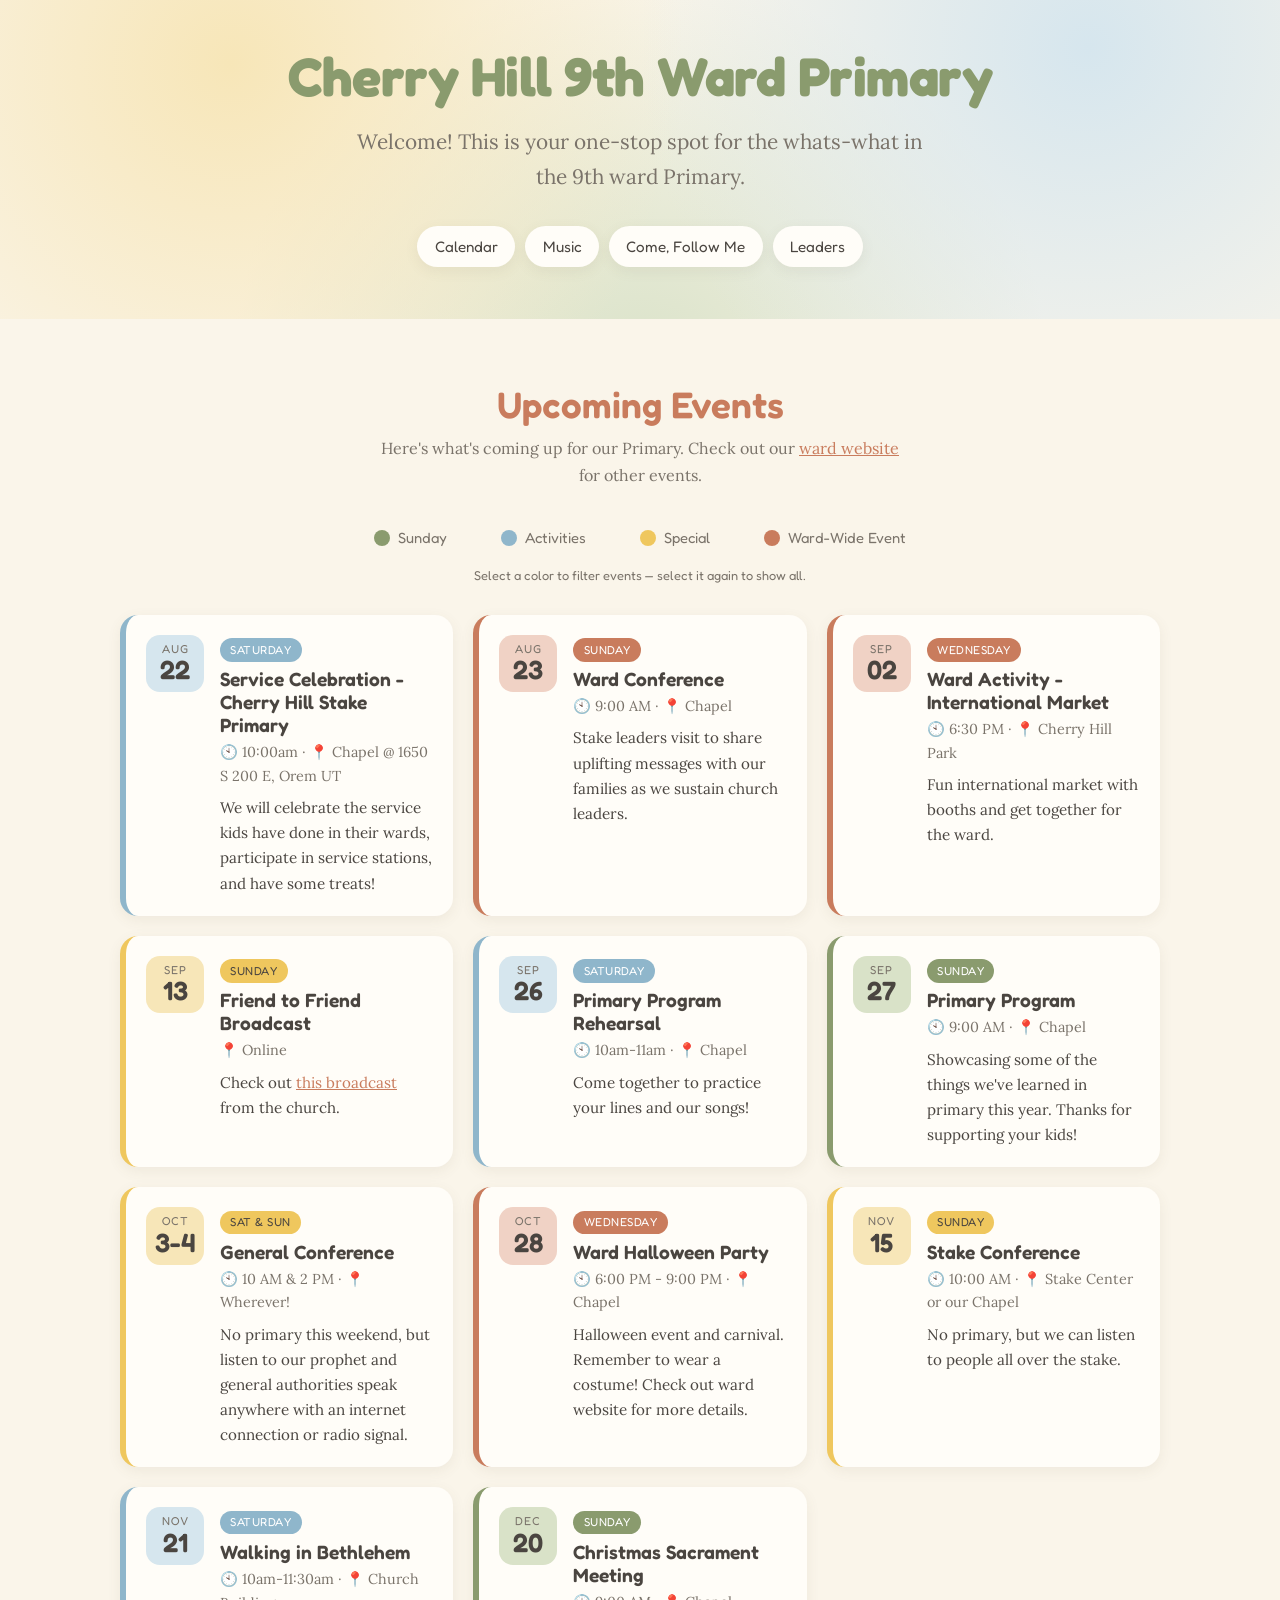
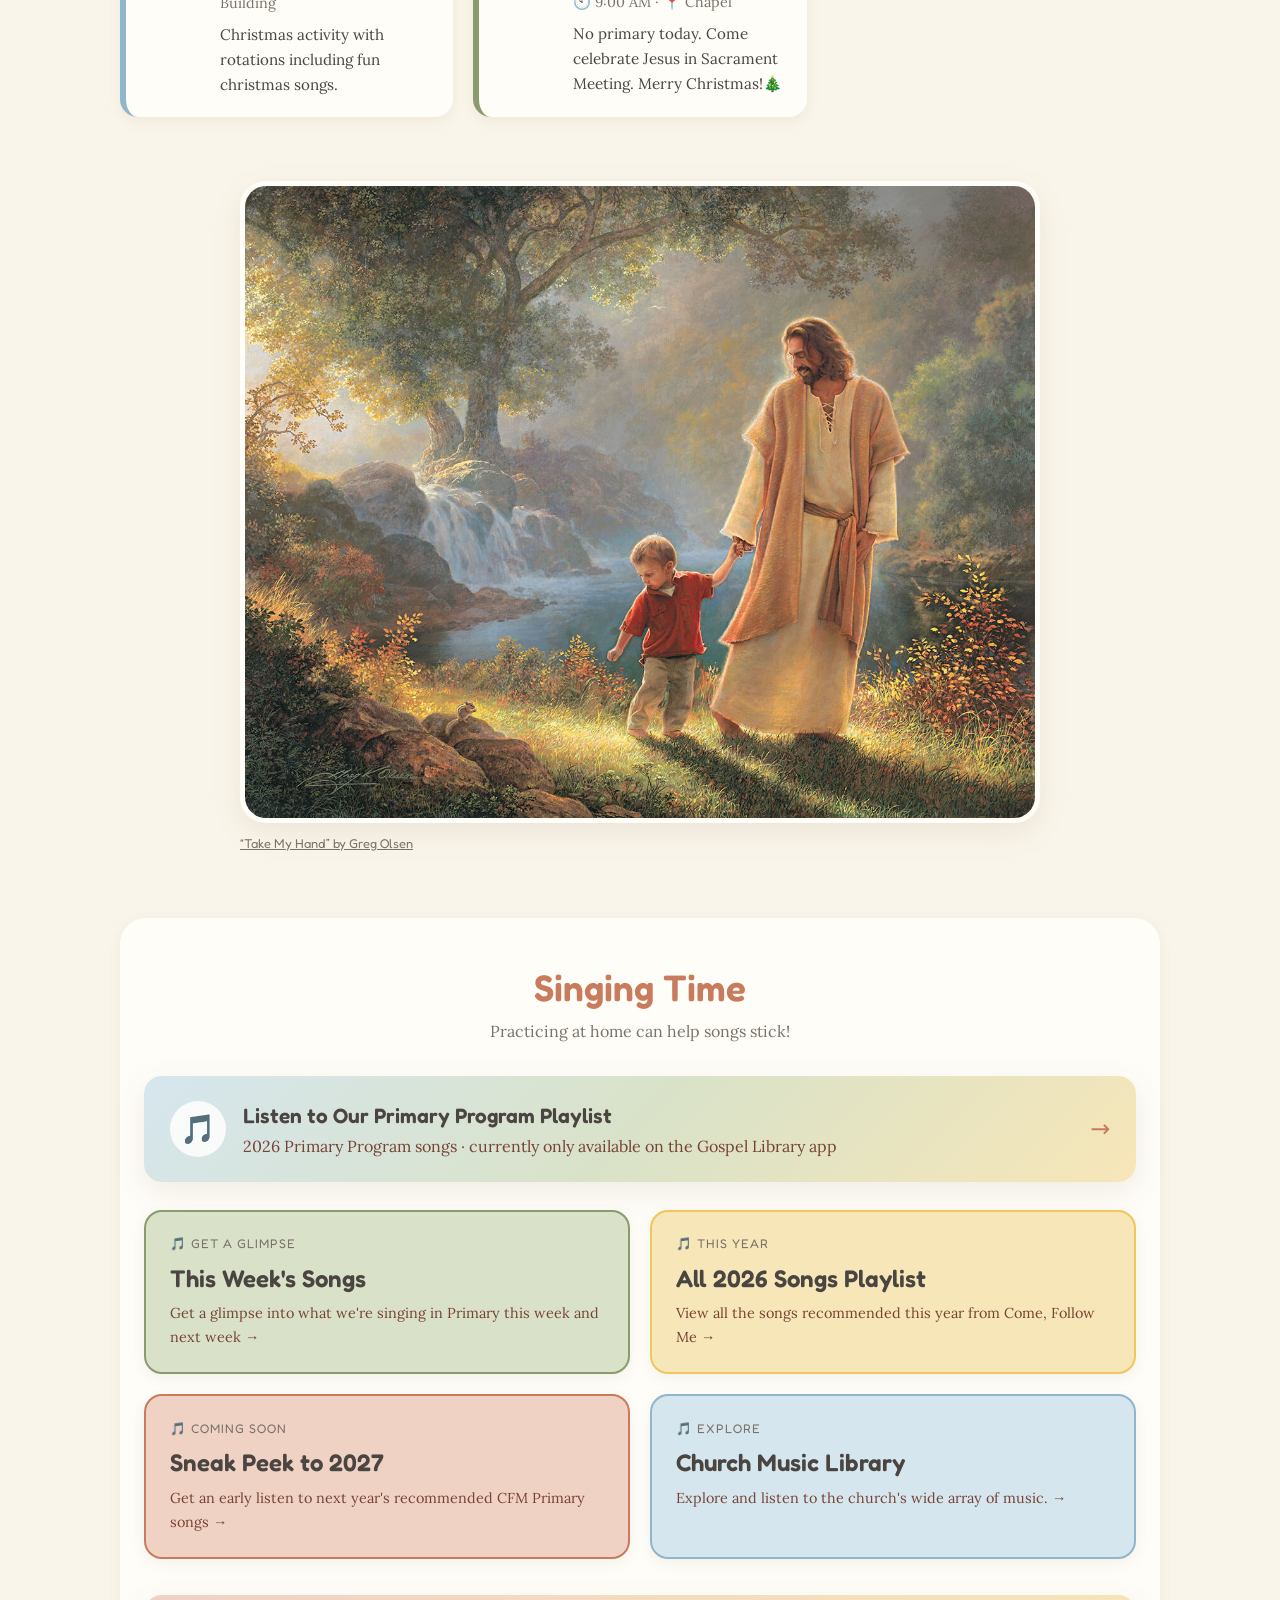
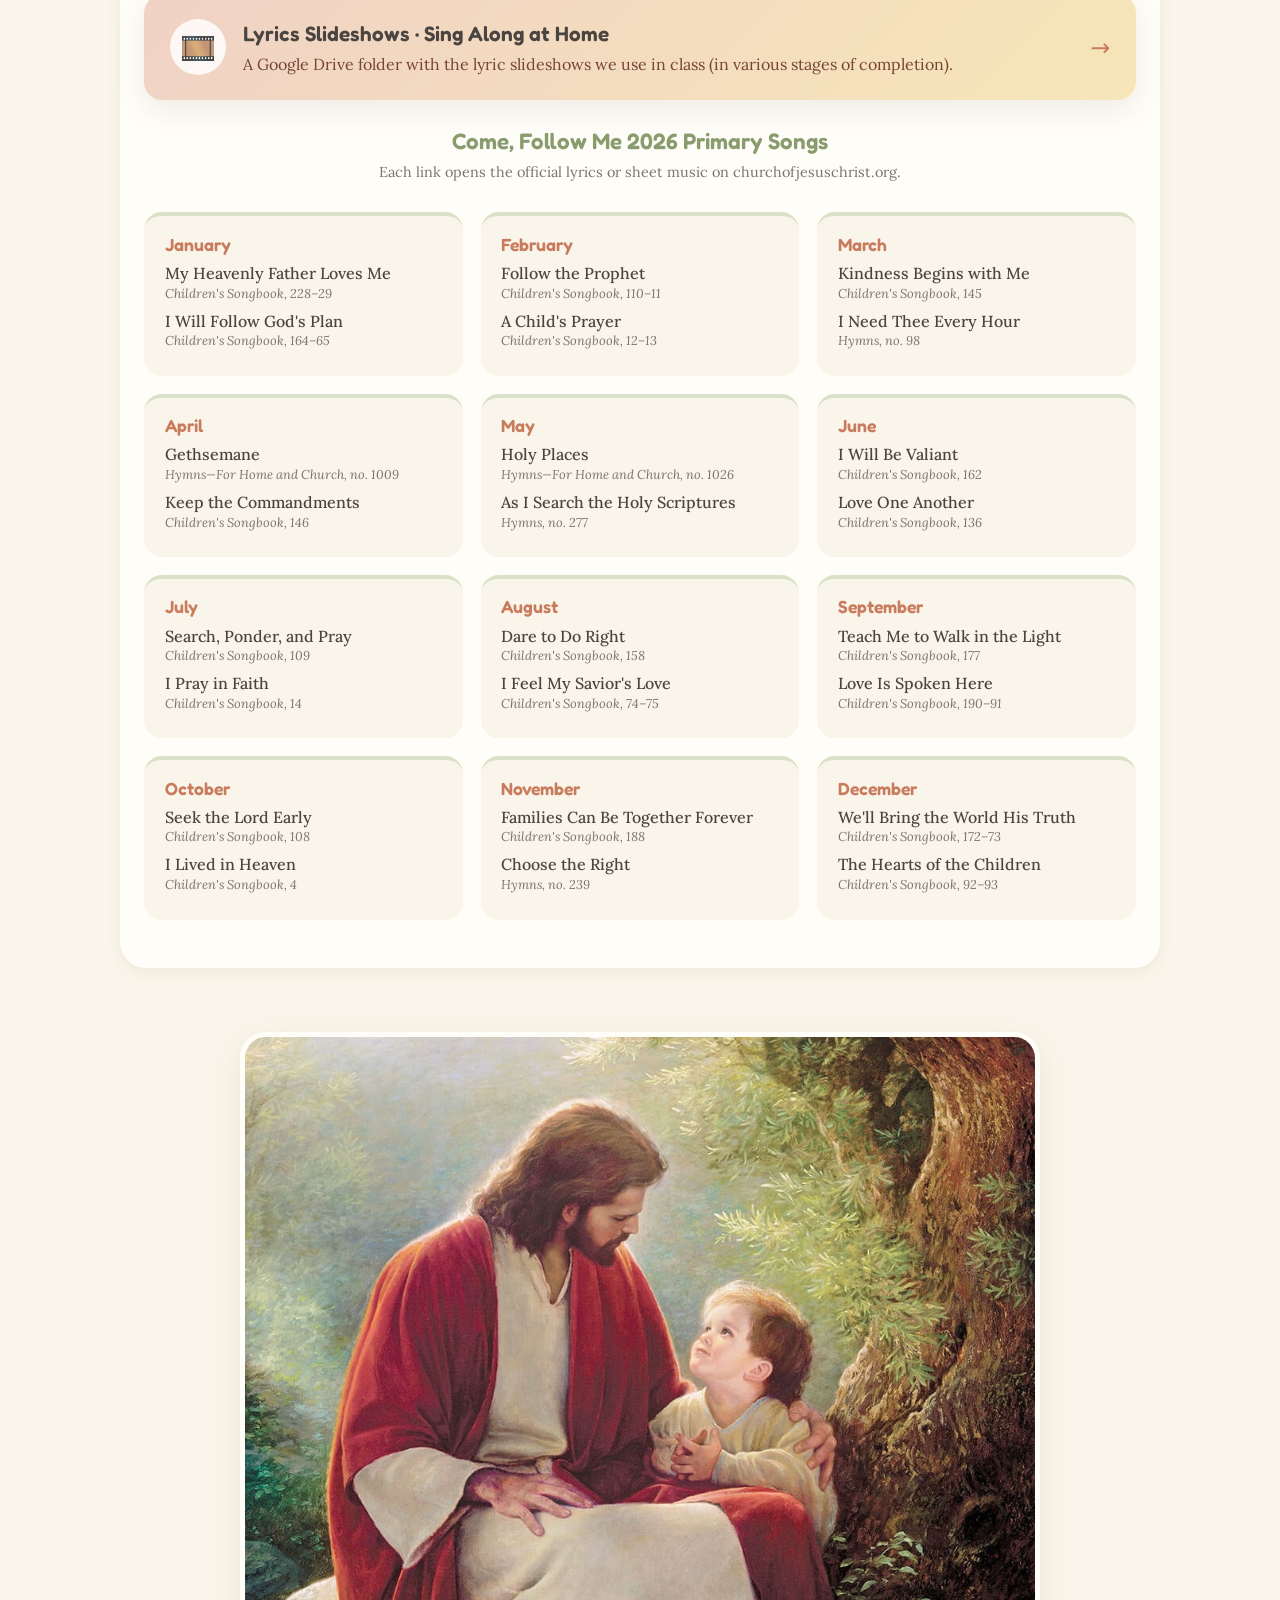
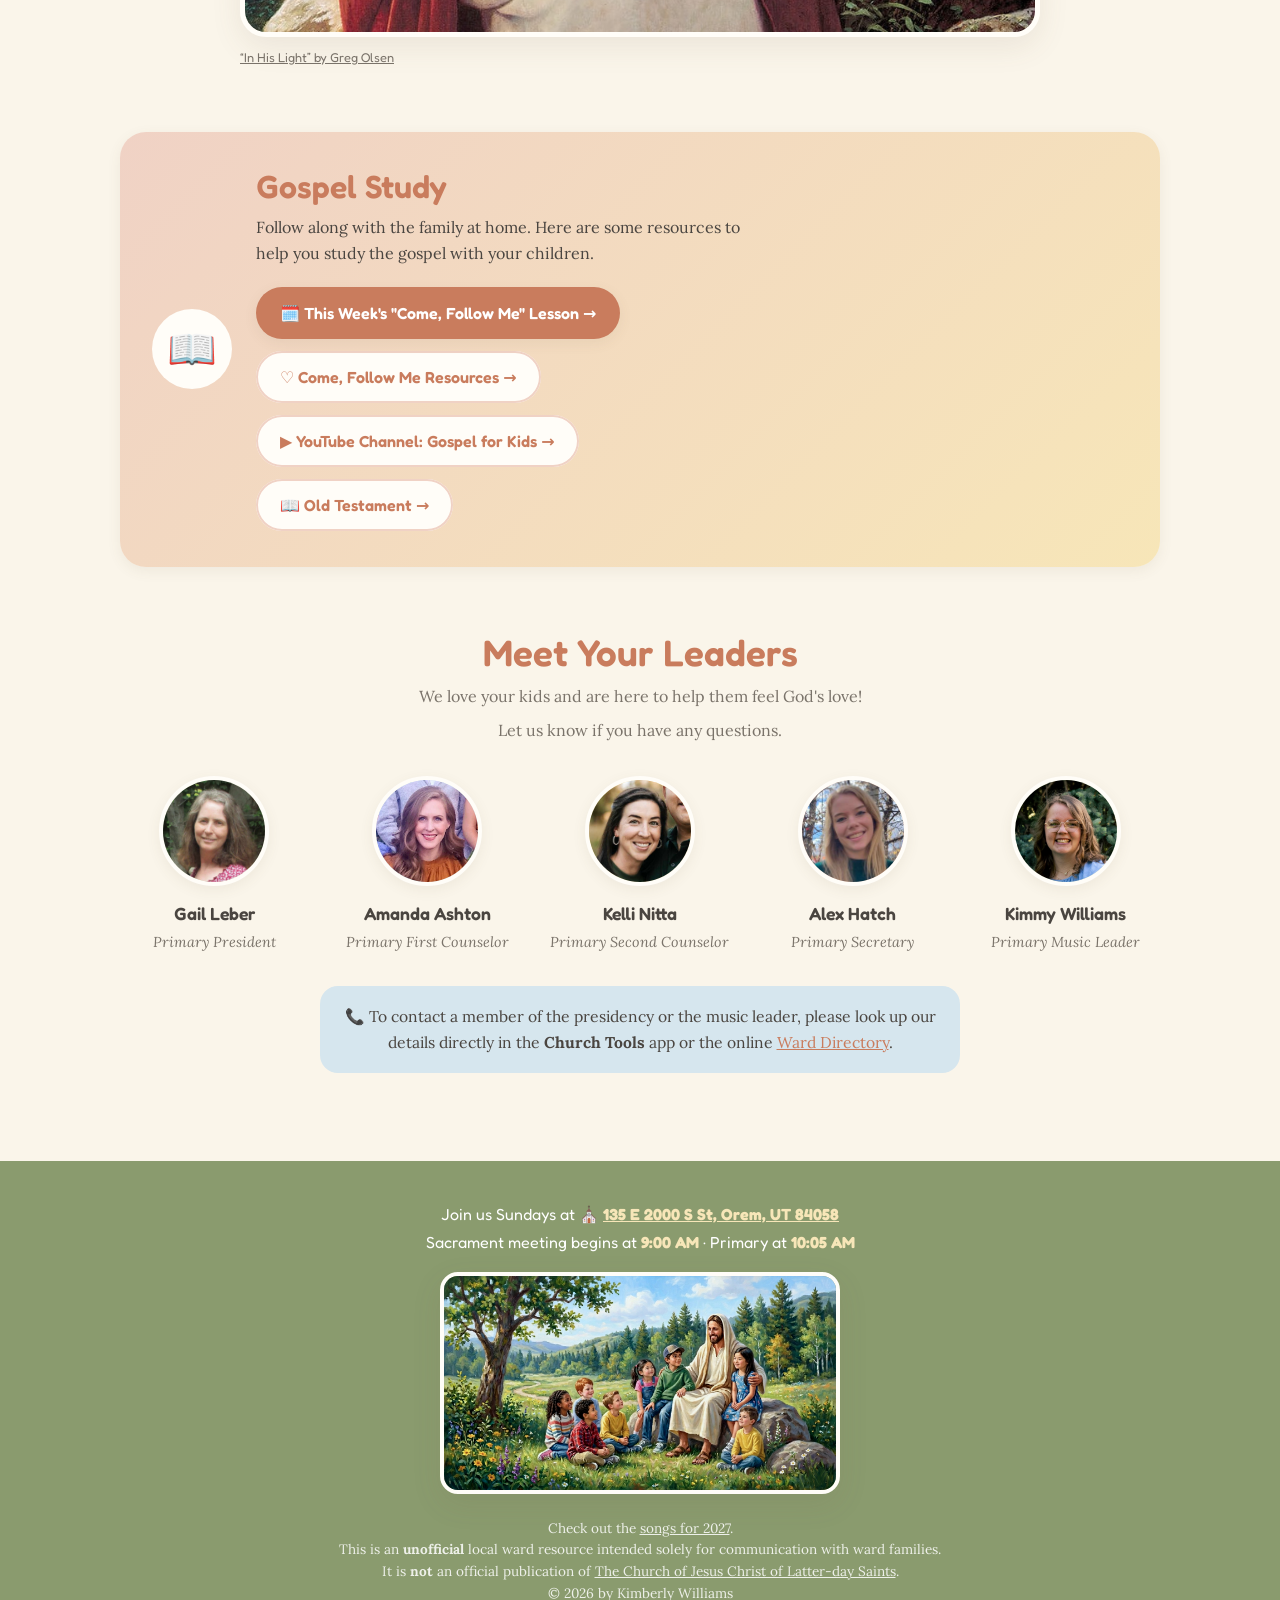
==== index.html @ 7b8e11f6 "update web card img" ====
<!DOCTYPE html>
<html lang="en">
<head>
  <meta charset="UTF-8" />
  <meta name="viewport" content="width=device-width, initial-scale=1.0" />
  <title>Cherry Hill 9th Ward Primary</title>
  <meta name="description" content="A central hub for parents with Cherry Hill 9th Ward Primary activities, music, lessons, and leadership information." />

  <!-- Link preview (Open Graph + Twitter). This controls the image and text
       shown when the link is shared in Messages, Facebook, etc. Without it,
       previews guess at an image and may grab a profile photo. The image URL
       MUST be absolute (full https://…). If you ever move the site to a custom
       domain, update the two image URLs and og:url below to match. -->
  <meta property="og:type" content="website" />
  <meta property="og:title" content="Cherry Hill 9th Ward Primary" />
  <meta property="og:description" content="Activities, music, weekly lessons, and leaders for the Cherry Hill 9th Ward Primary." />
  <meta property="og:url" content="https://kimmybeew.github.io/PrimaryWebsite/" />
  <meta property="og:image" content="https://kimmybeew.github.io/PrimaryWebsite/images/Jesus-w-kids.jpg" />
  <meta property="og:image:alt" content="A painting of Jesus Christ with children." />
  <meta name="twitter:card" content="summary_large_image" />
  <meta name="twitter:title" content="Cherry Hill 9th Ward Primary" />
  <meta name="twitter:description" content="Activities, music, weekly lessons, and leaders for the Cherry Hill 9th Ward Primary." />
  <meta name="twitter:image" content="https://kimmybeew.github.io/PrimaryWebsite/images/Jesus-w-kids.png" />

  <!-- Friendly rounded sans-serif for headings + readable serif for body -->
  <link rel="preconnect" href="https://fonts.googleapis.com" />
  <link rel="preconnect" href="https://fonts.gstatic.com" crossorigin />
  <link href="https://fonts.googleapis.com/css2?family=Fredoka:wght@400;500;600;700&family=Lora:ital,wght@0,400;0,500;0,600;1,400&display=swap" rel="stylesheet" />

  <link rel="stylesheet" href="styles.css" />
</head>
<body>

  <!-- ============================= HERO ============================= -->
  <header class="hero">
    <div class="hero__inner">
      <h1 class="hero__title">Cherry Hill 9th Ward Primary</h1>
      <p class="hero__subtitle">
        Welcome! This is your one-stop spot for the whats-what in the 9th ward Primary.
      </p>
      <nav class="hero__nav" aria-label="Section navigation">
        <a href="#calendar">Calendar</a>
        <a href="#music">Music</a>
        <a href="#lesson">Come, Follow Me</a>
        <a href="#leaders">Leaders</a>
      </nav>
    </div>
  </header>

  <main class="container">

    <!-- ========================= CALENDAR ========================= -->
    <section id="calendar" class="section" aria-labelledby="calendar-heading">
      <div class="section__head">
        <h2 id="calendar-heading" class="section__title">Upcoming Events</h2>
        <p class="section__lede">Here's what's coming up for our Primary. Check out our <a href="https://local.churchofjesuschrist.org/en/units/us/ut/cherry-hill-9th-ward">ward website</a> for other events.</p>
      </div>

      <!-- Color legend — click a color to filter events by type -->
      <ul class="legend" aria-label="Filter events by type">
        <li class="legend__item">
          <button class="legend__btn" type="button" data-filter="sunday" aria-pressed="false">
            <span class="legend__dot legend__dot--sunday"></span>
            Sunday
          </button>
        </li>
        <li class="legend__item">
          <button class="legend__btn" type="button" data-filter="weekday" aria-pressed="false">
            <span class="legend__dot legend__dot--weekday"></span>
            Activities
          </button>
        </li>
        <li class="legend__item">
          <button class="legend__btn" type="button" data-filter="special" aria-pressed="false">
            <span class="legend__dot legend__dot--special"></span>
            Special
          </button>
        </li>
        <li class="legend__item">
          <button class="legend__btn" type="button" data-filter="ward" aria-pressed="false">
            <span class="legend__dot legend__dot--ward"></span>
            Ward-Wide Event
          </button>
        </li>
      </ul>
      <p class="legend__hint">Select a color to filter events — select it again to show all.</p>

      <!-- Event cards. Duplicate a <li> and edit the placeholders to add events. -->
      <ul class="events">

        <li class="event event--weekday">
          <div class="event__date">
            <span class="event__month">AUG</span>
            <span class="event__day">22</span>
          </div>
          <div class="event__body">
            <span class="event__tag event__tag--weekday">Saturday</span>
            <h3 class="event__title">Service Celebration - Cherry Hill Stake Primary</h3>
            <p class="event__meta">🕙 10:00am &middot; 📍 Chapel @ 1650 S 200 E, Orem UT</p>
            <p class="event__desc">We will celebrate the service kids have done in their wards, participate in service stations, and have some treats!</p>
          </div>
        </li>

        <li class="event event--ward">
          <div class="event__date">
            <span class="event__month">Aug</span>
            <span class="event__day">23</span>
          </div>
          <div class="event__body">
            <span class="event__tag event__tag--ward">Sunday</span>
            <h3 class="event__title">Ward Conference</h3>
            <p class="event__meta">🕙 9:00 AM &middot; 📍 Chapel</p>
            <p class="event__desc">Stake leaders visit to share uplifting messages with our families as we sustain church leaders.</p>
          </div>
        </li>

        <li class="event event--ward">
          <div class="event__date">
            <span class="event__month">SEP</span>
            <span class="event__day">02</span>
          </div>
          <div class="event__body">
            <span class="event__tag event__tag--ward">Wednesday</span>
            <h3 class="event__title">Ward Activity - International Market</h3>
            <p class="event__meta">🕙 6:30 PM &middot; 📍 Cherry Hill Park</p>
            <p class="event__desc">Fun international market with booths and get together for the ward.</p>
          </div>
        </li>

        <li class="event event--special">
          <div class="event__date">
            <span class="event__month">SEP</span>
            <span class="event__day">13</span>
          </div>
          <div class="event__body">
            <span class="event__tag event__tag--special">Sunday</span>
            <h3 class="event__title">Friend to Friend Broadcast</h3>
            <p class="event__meta">📍 Online</p>
            <p class="event__desc">Check out <a href="https://newsroom.churchofjesuschrist.org/event/video-for-children-september-2026">this broadcast</a> from the church.</p>
          </div>
        </li>

        <li class="event event--weekday">
          <div class="event__date">
            <span class="event__month">SEP</span>
            <span class="event__day">26</span>
          </div>
          <div class="event__body">
            <span class="event__tag event__tag--weekday">Saturday</span>
            <h3 class="event__title">Primary Program Rehearsal</h3>
            <p class="event__meta">🕙 10am-11am &middot; 📍 Chapel</p>
            <p class="event__desc">Come together to practice your lines and our songs!</p>
          </div>
        </li>

        <li class="event event--sunday">
          <div class="event__date">
            <span class="event__month">SEP</span>
            <span class="event__day">27</span>
          </div>
          <div class="event__body">
            <span class="event__tag event__tag--sunday">Sunday</span>
            <h3 class="event__title">Primary Program</h3>
            <p class="event__meta">🕙 9:00 AM &middot; 📍 Chapel</p>
            <p class="event__desc">Showcasing some of the things we've learned in primary this year.
              Thanks for supporting your kids!</p>
          </div>
        </li>

        <li class="event event--special">
          <div class="event__date">
            <span class="event__month">OCT</span>
            <span class="event__day">3-4</span>
          </div>
          <div class="event__body">
            <span class="event__tag event__tag--special">Sat & Sun</span>
            <h3 class="event__title">General Conference</h3>
            <p class="event__meta">🕙 10 AM & 2 PM &middot; 📍 Wherever!</p>
            <p class="event__desc">No primary this weekend, but listen to our prophet and general authorities speak anywhere with an internet connection or radio signal.</p>
          </div>
        </li>

        <li class="event event--ward">
          <div class="event__date">
            <span class="event__month">OCT</span>
            <span class="event__day">28</span>
          </div>
          <div class="event__body">
            <span class="event__tag event__tag--ward">Wednesday</span>
            <h3 class="event__title">Ward Halloween Party</h3>
            <p class="event__meta">🕙 6:00 PM - 9:00 PM &middot; 📍 Chapel</p>
          <p class="event__desc">Halloween event and carnival. Remember to wear a costume! Check out ward website for more details.</p>
          </div>
        </li>

        <li class="event event--special">
          <div class="event__date">
            <span class="event__month">NOV</span>
            <span class="event__day">15</span>
          </div>
          <div class="event__body">
            <span class="event__tag event__tag--special">Sunday</span>
            <h3 class="event__title">Stake Conference</h3>
            <p class="event__meta">🕙 10:00 AM &middot; 📍 Stake Center or our Chapel</p>
            <p class="event__desc">No primary, but we can listen to people all over the stake.</p>
          </div>
        </li>

        <li class="event event--weekday">
          <div class="event__date">
            <span class="event__month">NOV</span>
            <span class="event__day">21</span>
          </div>
          <div class="event__body">
            <span class="event__tag event__tag--weekday">Saturday</span>
            <h3 class="event__title">Walking in Bethlehem</h3>
            <p class="event__meta">🕙 10am-11:30am &middot; 📍 Church Building</p>
            <p class="event__desc">Christmas activity with rotations including fun christmas songs.</p>
          </div>
        </li>

        <li class="event event--sunday">
          <div class="event__date">
            <span class="event__month">DEC</span>
            <span class="event__day">20</span>
          </div>
          <div class="event__body">
            <span class="event__tag event__tag--sunday">Sunday</span>
            <h3 class="event__title">Christmas Sacrament Meeting</h3>
            <p class="event__meta">🕙 9:00 AM &middot; 📍 Chapel</p>
            <p class="event__desc">No primary today. Come celebrate Jesus in Sacrament Meeting. Merry Christmas!🎄</p>
          </div>
        </li>

      </ul>
      <p class="events-empty" hidden>
        No events in this category right now! Check back later for updates or check out the
        <a href="https://local.churchofjesuschrist.org/en/units/us/ut/cherry-hill-9th-ward">9th ward website</a>.
      </p>
    </section>

    <!-- ========================= ART 1 ========================== -->
      <figure class="section__art">
        <img src="images/go00159.jpg" alt="'Take My Hand' by Greg Olsen (2008). A painting of Jesus holding a child's hand as they walk down a grassy forest path by a stream, both looking with wonder at a small chipmunk on a rock." fetchpriority="high" />
        <figcaption class="section__art-credit">
          <a href="https://gregolsen.com/customize/?i=go00159" target="_blank" rel="noopener">“Take My Hand” by Greg Olsen</a>
        </figcaption>
      </figure>

    <!-- ========================= MUSIC ========================= -->
    <section id="music" class="section section--music" aria-labelledby="music-heading">
      <div class="section__head">
        <h2 id="music-heading" class="section__title">Singing Time</h2>
        <p class="section__lede">Practicing at home can help songs stick!</p>
      </div>

      <!-- Featured playlist button -->
      <a class="music-cta" href="https://www.churchofjesuschrist.org/media/music/playlists/hV4j9amYAeIF5MVOUEBsgFu2fjPSa4xScMz4miAKtQY1FAs7obD3wruQlAbnIkNHRT8FvukFnjxvut9HuPWXuGlBKaH0WYi-Sv0MwfoJhG4" target="_blank" rel="noopener">
        <span class="music-cta__icon" aria-hidden="true">🎵</span>
        <span class="music-cta__text">
          <span class="music-cta__title">Listen to Our Primary Program Playlist</span>
          <span class="music-cta__sub">2026 Primary Program songs &middot; currently only available on the Gospel Library app</span>
        </span>
        <span class="music-cta__arrow" aria-hidden="true">→</span>
      </a>

      <!-- Casual listening -->
      <div class="casual-listening">
        <a class="casual-listening__card casual-listening__card--thisweek" href="https://www.churchofjesuschrist.org/media/music/playlists/ms2MDGX-ANNCxnGuZNjEi5flxQwxNzulPPiBMnS12xNYg2flGQQ-u9Zh3Hu_kaiPsCPYQgtOz_g5PBfBMzpd0vVi4pCnJtcZTH04Yb6Rxu0" target="_blank" rel="noopener">
          <span class="casual-listening__label">🎵 Get a Glimpse</span>
          <span class="casual-listening__title">This Week's Songs</span>
          <span class="casual-listening__hint">Get a glimpse into what we're singing in Primary this week and next week →</span>
        </a>
        <a class="casual-listening__card casual-listening__card--listen" href="https://www.churchofjesuschrist.org/media/music/playlists/hV4j9amYAeIF5MVOUEBsgDwM4K5bTFudXdsFuK90MGi38MA62GZ6QpKag2Gd_JoTV9q5MZac0sRDuHipb2UXCgaY5BbU53ON5UHAfCkIeZ8" target="_blank" rel="noopener">
          <span class="casual-listening__label">🎵 This Year</span>
          <span class="casual-listening__title">All 2026 Songs Playlist</span>
          <span class="casual-listening__hint">View all the songs recommended this year from Come, Follow Me →</span>
        </a>
        <a class="casual-listening__card casual-listening__card--otheryear" href="https://www.churchofjesuschrist.org/media/music/playlists/JwuygNSni-hooBy-9De3LoZeIOgOFpoZvS6gIgFMNXKYhjVxCzI5UgxONsYracxWulPwhie7flSKd0Djac90T1ZdqozIQwEGvDSmf4NTvTE" target="_blank" rel="noopener">
          <span class="casual-listening__label">🎵 Coming Soon</span>
          <span class="casual-listening__title">Sneak Peek to 2027</span>
          <span class="casual-listening__hint">Get an early listen to next year's recommended CFM Primary songs →</span>
        </a>
        <a class="casual-listening__card casual-listening__card--explore" href="https://www.churchofjesuschrist.org/study/music" target="_blank" rel="noopener">
          <span class="casual-listening__label">🎵 Explore</span>
          <span class="casual-listening__title">Church Music Library</span>
          <span class="casual-listening__hint">Explore and listen to the church's wide array of music. →</span>
        </a>
      </div>

      <!-- Lyrics slideshows (Google Drive folder, kept updated) -->
      <a class="music-cta music-cta--slides" href="https://drive.google.com/drive/folders/1FtE29DrOnAoNQ1FYjuX9Qrth_nsGt74x?usp=sharing" target="_blank" rel="noopener">
        <span class="music-cta__icon" aria-hidden="true">🎞️</span>
        <span class="music-cta__text">
          <span class="music-cta__title">Lyrics Slideshows &middot; Sing Along at Home</span>
          <span class="music-cta__sub">A Google Drive folder with the lyric slideshows we use in class (in various stages of completion).</span>
        </span>
        <span class="music-cta__arrow" aria-hidden="true">→</span>
      </a>

      <!-- Sheet music list -->
      <div id="sheet-music" class="sheet-music">
        <h3 class="sheet-music__heading">Come, Follow Me 2026 Primary Songs</h3>
        <p class="sheet-music__note">Each link opens the official lyrics or sheet music on churchofjesuschrist.org.</p>

        <div class="months">

          <article class="month-block">
            <h4 class="month-block__name">January</h4>
            <ul class="song-list">
              <li><a href="https://www.churchofjesuschrist.org/study/manual/childrens-songbook/my-heavenly-father-loves-me" target="_blank" rel="noopener">My Heavenly Father Loves Me <span class="song-list__ref">Children's Songbook, 228–29</span></a></li>
              <li><a href="https://www.churchofjesuschrist.org/study/manual/childrens-songbook/i-will-follow-gods-plan" target="_blank" rel="noopener">I Will Follow God's Plan <span class="song-list__ref">Children's Songbook, 164–65</span></a></li>
            </ul>
          </article>

          <article class="month-block">
            <h4 class="month-block__name">February</h4>
            <ul class="song-list">
              <li><a href="https://www.churchofjesuschrist.org/study/manual/childrens-songbook/follow-the-prophet" target="_blank" rel="noopener">Follow the Prophet <span class="song-list__ref">Children's Songbook, 110–11</span></a></li>
              <li><a href="https://www.churchofjesuschrist.org/study/manual/childrens-songbook/a-childs-prayer" target="_blank" rel="noopener">A Child's Prayer <span class="song-list__ref">Children's Songbook, 12–13</span></a></li>
            </ul>
          </article>

          <article class="month-block">
            <h4 class="month-block__name">March</h4>
            <ul class="song-list">
              <li><a href="https://www.churchofjesuschrist.org/study/manual/childrens-songbook/kindness-begins-with-me" target="_blank" rel="noopener">Kindness Begins with Me <span class="song-list__ref">Children's Songbook, 145</span></a></li>
              <li><a href="https://www.churchofjesuschrist.org/study/manual/hymns/i-need-thee-every-hour" target="_blank" rel="noopener">I Need Thee Every Hour <span class="song-list__ref">Hymns, no. 98</span></a></li>
            </ul>
          </article>

          <article class="month-block">
            <h4 class="month-block__name">April</h4>
            <ul class="song-list">
              <li><a href="https://www.churchofjesuschrist.org/study/music/hymns-for-home-and-church/gethsemane" target="_blank" rel="noopener">Gethsemane <span class="song-list__ref">Hymns—For Home and Church, no. 1009</span></a></li>
              <li><a href="https://www.churchofjesuschrist.org/study/manual/childrens-songbook/keep-the-commandments" target="_blank" rel="noopener">Keep the Commandments <span class="song-list__ref">Children's Songbook, 146</span></a></li>
            </ul>
          </article>

          <article class="month-block">
            <h4 class="month-block__name">May</h4>
            <ul class="song-list">
              <li><a href="https://www.churchofjesuschrist.org/study/music/hymns-for-home-and-church/holy-places" target="_blank" rel="noopener">Holy Places <span class="song-list__ref">Hymns—For Home and Church, no. 1026</span></a></li>
              <li><a href="https://www.churchofjesuschrist.org/study/manual/hymns/as-i-search-the-holy-scriptures" target="_blank" rel="noopener">As I Search the Holy Scriptures <span class="song-list__ref">Hymns, no. 277</span></a></li>
            </ul>
          </article>

          <article class="month-block">
            <h4 class="month-block__name">June</h4>
            <ul class="song-list">
              <li><a href="https://www.churchofjesuschrist.org/study/manual/childrens-songbook/i-will-be-valiant" target="_blank" rel="noopener">I Will Be Valiant <span class="song-list__ref">Children's Songbook, 162</span></a></li>
              <li><a href="https://www.churchofjesuschrist.org/study/manual/childrens-songbook/love-one-another" target="_blank" rel="noopener">Love One Another <span class="song-list__ref">Children's Songbook, 136</span></a></li>
            </ul>
          </article>

          <article class="month-block">
            <h4 class="month-block__name">July</h4>
            <ul class="song-list">
              <li><a href="https://www.churchofjesuschrist.org/study/manual/childrens-songbook/search-ponder-and-pray" target="_blank" rel="noopener">Search, Ponder, and Pray <span class="song-list__ref">Children's Songbook, 109</span></a></li>
              <li><a href="https://www.churchofjesuschrist.org/study/manual/childrens-songbook/i-pray-in-faith" target="_blank" rel="noopener">I Pray in Faith <span class="song-list__ref">Children's Songbook, 14</span></a></li>
            </ul>
          </article>

          <article class="month-block">
            <h4 class="month-block__name">August</h4>
            <ul class="song-list">
              <li><a href="https://www.churchofjesuschrist.org/study/manual/childrens-songbook/dare-to-do-right" target="_blank" rel="noopener">Dare to Do Right <span class="song-list__ref">Children's Songbook, 158</span></a></li>
              <li><a href="https://www.churchofjesuschrist.org/study/manual/childrens-songbook/i-feel-my-saviors-love" target="_blank" rel="noopener">I Feel My Savior's Love <span class="song-list__ref">Children's Songbook, 74–75</span></a></li>
            </ul>
          </article>

          <article class="month-block">
            <h4 class="month-block__name">September</h4>
            <ul class="song-list">
              <li><a href="https://www.churchofjesuschrist.org/study/manual/childrens-songbook/teach-me-to-walk-in-the-light" target="_blank" rel="noopener">Teach Me to Walk in the Light <span class="song-list__ref">Children's Songbook, 177</span></a></li>
              <li><a href="https://www.churchofjesuschrist.org/study/manual/childrens-songbook/love-is-spoken-here" target="_blank" rel="noopener">Love Is Spoken Here <span class="song-list__ref">Children's Songbook, 190–91</span></a></li>
            </ul>
          </article>

          <article class="month-block">
            <h4 class="month-block__name">October</h4>
            <ul class="song-list">
              <li><a href="https://www.churchofjesuschrist.org/study/manual/childrens-songbook/seek-the-lord-early" target="_blank" rel="noopener">Seek the Lord Early <span class="song-list__ref">Children's Songbook, 108</span></a></li>
              <li><a href="https://www.churchofjesuschrist.org/study/manual/childrens-songbook/i-lived-in-heaven" target="_blank" rel="noopener">I Lived in Heaven <span class="song-list__ref">Children's Songbook, 4</span></a></li>
            </ul>
          </article>

          <article class="month-block">
            <h4 class="month-block__name">November</h4>
            <ul class="song-list">
              <li><a href="https://www.churchofjesuschrist.org/study/manual/childrens-songbook/families-can-be-together-forever" target="_blank" rel="noopener">Families Can Be Together Forever <span class="song-list__ref">Children's Songbook, 188</span></a></li>
              <li><a href="https://www.churchofjesuschrist.org/study/manual/hymns/choose-the-right" target="_blank" rel="noopener">Choose the Right <span class="song-list__ref">Hymns, no. 239</span></a></li>
            </ul>
          </article>

          <article class="month-block">
            <h4 class="month-block__name">December</h4>
            <ul class="song-list">
              <li><a href="https://www.churchofjesuschrist.org/study/manual/childrens-songbook/well-bring-the-world-his-truth" target="_blank" rel="noopener">We'll Bring the World His Truth <span class="song-list__ref">Children's Songbook, 172–73</span></a></li>
              <li><a href="https://www.churchofjesuschrist.org/study/manual/childrens-songbook/the-hearts-of-the-children" target="_blank" rel="noopener">The Hearts of the Children <span class="song-list__ref">Children's Songbook, 92–93</span></a></li>
            </ul>
          </article>

        </div>
      </div>
    </section>

    <!-- ========================= ART 2 ========================== -->
      <figure class="section__art">
        <img src="images/go00091.jpg" alt="“In His Light” by Greg Olsen. A painting of Jesus wrapping his arm around the shoulders of a little kid." fetchpriority="high" />
        <figcaption class="section__art-credit">
          <a href="https://gregolsen.com/customize/?i=go00091" target="_blank" rel="noopener">“In His Light” by Greg Olsen</a>
        </figcaption>
      </figure>

    <!-- ====================== COME, FOLLOW ME ====================== -->
    <section id="lesson" class="section" aria-labelledby="lesson-heading">
      <div class="callout">
        <div class="callout__icon" aria-hidden="true">📖</div>
        <div class="callout__body">
          <h2 id="lesson-heading" class="callout__title">Gospel Study</h2>
          <p class="callout__text">
            Follow along with the family at home. Here are some resources to help you study the gospel with your children.
          </p>
          <a id="cfm-link" class="btn btn--primary" href="https://www.churchofjesuschrist.org/study/manual/come-follow-me-for-home-and-church-old-testament-2026/24" target="_blank" rel="noopener">
            🗓️ This Week's "Come, Follow Me" Lesson →
          </a>
          <a class="btn btn--secondary" href="https://www.churchofjesuschrist.org/study/come-follow-me/additional-resources-for-teaching-children" target="_blank" rel="noopener">
            ♡ Come, Follow Me Resources →
          </a>
          <a class="btn btn--secondary" href="https://www.youtube.com/@GospelForKids" target="_blank" rel="noopener">
            ▶︎ YouTube Channel: Gospel for Kids →
          </a>
          <a class="btn btn--secondary" href="https://www.churchofjesuschrist.org/study/scriptures/ot" target="_blank" rel="noopener">
            📖 Old Testament →
          </a>
        </div>
      </div>
    </section>

  <!-- Update the "Come, Follow Me" link to the current week automatically -->
  <script>
    (function () {
      // Anchor: Come, Follow Me week 24 runs Mon June 8 – Sun June 14, 2026.
      // Weeks run Monday through Sunday. Using the Monday that starts week 24
      // lets us figure out any week number from today's date.
      var ANCHOR_WEEK = 24;
      var anchorMonday = new Date(2026, 5, 8); // June 8, 2026 (month is 0-indexed)
      var TOTAL_WEEKS = 52; // 2026 Old Testament manual has 52 weekly lessons
      var BASE_URL =
        "https://www.churchofjesuschrist.org/study/manual/come-follow-me-for-home-and-church-old-testament-2026/";

      // Today at local midnight, so the time of day doesn't affect the math.
      var now = new Date();
      var today = new Date(now.getFullYear(), now.getMonth(), now.getDate());

      var msPerDay = 24 * 60 * 60 * 1000;
      var daysSinceAnchor = Math.round((today - anchorMonday) / msPerDay);
      var weeksSinceAnchor = Math.floor(daysSinceAnchor / 7);
      var week = ANCHOR_WEEK + weeksSinceAnchor;

      var link = document.getElementById("cfm-link");
      if (link && week >= 1 && week <= TOTAL_WEEKS) {
        link.href = BASE_URL + week;
      }
      // If the date is outside the 2026 manual, the link keeps its default
      // href (week 24) rather than pointing to a non-existent week.
    })();
  </script>

    <!-- ========================= LEADERS ========================= -->
    <section id="leaders" class="section" aria-labelledby="leaders-heading">
      <div class="section__head">
        <h2 id="leaders-heading" class="section__title">Meet Your Leaders</h2>
        <p class="section__lede">We love your kids and are here to help them feel God's love!</p>
        <p class="section__lede">Let us know if you have any questions.</p>
      </div>

      <div class="leaders">

        <figure class="leader">
          <div class="leader__photo">
            <img class="leader__photo-img--zoom-leber" src="images/GailLeber.jpeg" alt="Gail Leber" loading="lazy" />
          </div>
          <figcaption class="leader__caption">
            <span class="leader__name">Gail Leber</span>
            <span class="leader__role">Primary President</span>
          </figcaption>
        </figure>

        <figure class="leader">
          <div class="leader__photo">
            <img class="leader__photo-img--zoom-ashton" src="images/AmandaAshton.jpeg" alt="Amanda Ashton" loading="lazy" />
          </div>
          <figcaption class="leader__caption">
            <span class="leader__name">Amanda Ashton</span>
            <span class="leader__role">Primary First Counselor</span>
          </figcaption>
        </figure>

        <figure class="leader">
          <div class="leader__photo">
            <img class="leader__photo-img--zoom-nitta" src="images/KelliNitta.jpeg" alt="Kelli Nitta" loading="lazy" />
          </div>
          <figcaption class="leader__caption">
            <span class="leader__name">Kelli Nitta</span>
            <span class="leader__role">Primary Second Counselor</span>
          </figcaption>
        </figure>

        <figure class="leader">
          <div class="leader__photo">
            <img class="leader__photo-img--zoom-hatch" src="images/AlexHatch.jpeg" alt="Alex Hatch" loading="lazy" />
          </div>
          <figcaption class="leader__caption">
            <span class="leader__name">Alex Hatch</span>
            <span class="leader__role">Primary Secretary</span>
          </figcaption>
        </figure>

        <figure class="leader">
          <div class="leader__photo">
            <img class="leader__photo-img--zoom-williams" src="images/KimmyWilliams.png" alt="Kimmy Williams" loading="lazy" />
          </div>
          <figcaption class="leader__caption">
            <span class="leader__name">Kimmy Williams</span>
            <span class="leader__role">Primary Music Leader</span>
          </figcaption>
        </figure>

      </div>

      <p class="contact-note">
        📞 To contact a member of the presidency or the music leader, please look
        up our details directly in the <strong>Church Tools</strong> app or the online 
        <a href="https://directory.churchofjesuschrist.org/234648">Ward Directory</a>.
      </p>
    </section>

  </main>

  <!-- ========================= FOOTER ========================= -->
  <footer class="footer">
    <div class="footer__inner">
      <p class="footer__meeting">
        Join us Sundays at ⛪ <a href="https://local.churchofjesuschrist.org/en/us/ut/orem/135-east-2000-south"><strong>135 E 2000 S St, Orem, UT 84058</strong></a><br />
        Sacrament meeting begins at <strong>9:00 AM</strong> &middot; Primary at <strong>10:05 AM</strong>
      </p>
      <img class="footer__art" src="images/Jesus-w-kids.png" alt="A painting of Jesus Christ with children." loading="lazy" />
      
      <p class="footer__disclaimer">
        Check out the <a href="2027.html#music">songs for 2027</a>.
      </p>
      
      <p class="footer__disclaimer">
        This is an <strong>unofficial</strong> local ward resource intended solely for
        communication with ward families.
      </p>
      <p class="footer__disclaimer">
        It is <strong>not</strong> an official publication of
        <a href="https://www.churchofjesuschrist.org/">The Church of Jesus Christ of Latter-day Saints</a>.
      </p>
      <p class="footer__disclaimer">
        © 2026 by Kimberly Williams
      </p>
    </div>
  </footer>

  <!-- Legend click-to-filter for the events calendar -->
  <script src="events-filter.js"></script>

</body>
</html>
---- styles.css ----
/* ============================================================
   Cherry Hill 9th Ward Primary
   Color palette: warm cream, sage green, soft sky blue,
   muted sunny yellow, terracotta.
   ============================================================ */

:root {
  /* Core palette */
  --cream:        #faf5ea;
  --cream-card:   #fffdf8;
  --sage:         #8a9b6e;
  --sage-soft:    #d9e2c8;
  --sky:          #8fb6cb;
  --sky-soft:     #d6e6ee;
  --yellow:       #efc75e;
  --yellow-soft:  #f7e6b8;
  --terracotta:   #c97c5d;
  --terracotta-soft: #f0d2c5;

  /* Text */
  --ink:          #4a4540;
  --ink-soft:     #7a736a;
  --brown:        #764335;
  --white:        #fff;
  --white-soft:   rgba(255,255,255,0.85);

  /* UI */
  --radius:       18px;
  --radius-lg:    26px;
  --shadow:       0 10px 30px rgba(106, 92, 70, 0.10);
  --shadow-soft:  0 4px 14px rgba(106, 92, 70, 0.08);
  --maxw:         1080px;

  --font-head: "Fredoka", "Trebuchet MS", system-ui, sans-serif;
  --font-body: "Lora", Georgia, "Times New Roman", serif;
}

* { box-sizing: border-box; }

html { scroll-behavior: smooth; }

body {
  margin: 0;
  font-family: var(--font-body);
  color: var(--ink);
  background-color: var(--cream);
  line-height: 1.65;
  -webkit-font-smoothing: antialiased;
}

h1, h2, h3, h4 {
  font-family: var(--font-head);
  font-weight: 600;
  line-height: 1.2;
  color: var(--ink);
  margin: 0;
}

a { color: var(--terracotta); }

.container {
  max-width: var(--maxw);
  margin: 0 auto;
  /* One even rhythm for the whole page: `gap` spaces every section (and the
     art figures, which count as sections), and the matching vertical padding
     spaces the first/last section from the hero and footer. Change --section-gap
     in one place to retune all of it. */
  --section-gap: 4rem;
  padding: var(--section-gap) 1.25rem;
  display: flex;
  flex-direction: column;
  gap: var(--section-gap);
}

/* ============================= HERO ============================= */
.hero {
  background:
    radial-gradient(circle at 18% 20%, var(--yellow-soft) 0, transparent 42%),
    radial-gradient(circle at 85% 15%, var(--sky-soft) 0, transparent 40%),
    radial-gradient(circle at 50% 120%, var(--sage-soft) 0, transparent 55%),
    var(--cream);
  text-align: center;
  padding: 2.75rem 1.25rem 3.25rem;
  /* border-bottom: 3px solid var(--cream-card); */
}

.hero__inner { max-width: 760px; margin: 0 auto; }

.hero__title {
  font-size: clamp(2.1rem, 5.5vw, 3.4rem);
  font-weight: 700;
  color: var(--sage);
  letter-spacing: -0.5px;
}

.hero__subtitle {
  font-size: clamp(1.05rem, 2.2vw, 1.3rem);
  color: var(--ink-soft);
  max-width: 580px;
  margin: 1rem auto 2rem;
}

.hero__nav {
  display: flex;
  flex-wrap: wrap;
  justify-content: center;
  gap: 0.6rem;
}

.hero__nav a {
  font-family: var(--font-head);
  font-size: 0.95rem;
  text-decoration: none;
  color: var(--ink);
  background: var(--cream-card);
  padding: 0.5rem 1.1rem;
  border-radius: 999px;
  box-shadow: var(--shadow-soft);
  transition: transform 0.15s ease, background 0.15s ease;
}
.hero__nav a:hover { transform: translateY(-2px); background: var(--yellow-soft); }

/* ============================= SECTIONS ============================= */
/* No vertical padding/margin here — spacing between sections is handled by the
   flex `gap` on .container so every gap stays even. */
.section { padding: 0; }
.section--music {
  background: var(--cream-card);
  border-radius: var(--radius-lg);
  padding: 3rem 1.5rem;
  box-shadow: var(--shadow-soft);
}

.section__head { text-align: center; margin-bottom: 2rem; }
.section__title {
  font-size: clamp(1.7rem, 4vw, 2.3rem);
  color: var(--terracotta);
}
.section__lede {
  color: var(--ink-soft);
  margin: 0.5rem auto 0;
  max-width: 540px;
}

.section__art {
  /* Vertical spacing comes from .container's flex gap; `auto` side margins just
     keep the image centered. */
  margin: 0 auto;
  width: 80%;
  height: auto;
  max-width: 800px;
}
.section__art img {
  display: block;
  width: 100%;
  height: auto;
  border-radius: var(--radius-lg);
  box-shadow: var(--shadow);
  border: 5px solid var(--cream-card);
}
.section__art-credit {
  font-family: var(--font-head);
  font-size: 0.8rem;
  color: var(--ink-soft);
  margin-top: 0.6rem;
}
.section__art-credit a { color: var(--ink-soft); }

/* ============================= LEGEND ============================= */
.legend {
  list-style: none;
  display: flex;
  flex-wrap: wrap;
  justify-content: center;
  gap: 1rem 1.75rem;
  padding: 0;
  margin: 0 0 0.6rem;
  font-family: var(--font-head);
  font-size: 0.92rem;
  color: var(--ink-soft);
}
.legend__item { display: flex; }
/* The legend items are buttons that filter the events below. */
.legend__btn {
  display: inline-flex;
  align-items: center;
  gap: 0.5rem;
  font: inherit;
  color: inherit;
  background: none;
  border: 1px solid transparent;
  cursor: pointer;
  padding: 0.3rem 0.75rem;
  border-radius: 999px;
  transition: background 0.15s ease, border-color 0.15s ease, transform 0.1s ease;
}
.legend__btn:hover { background: var(--cream-card); }
.legend__btn:active { transform: translateY(1px); }
.legend__btn[aria-pressed="true"] {
  background: var(--cream-card);
  border-color: var(--ink-soft);
  box-shadow: var(--shadow-soft);
}
.legend__hint {
  text-align: center;
  font-family: var(--font-head);
  font-size: 0.8rem;
  color: var(--ink-soft);
  margin: 0 0 1.75rem;
}
.legend__dot {
  width: 16px; height: 16px;
  border-radius: 50%;
  display: inline-block;
}
.legend__dot--sunday  { background: var(--sage); }
.legend__dot--weekday { background: var(--sky); }
.legend__dot--special { background: var(--yellow); }
.legend__dot--ward    { background: var(--terracotta); }
/* Events hidden by the legend filter. Two classes beats `.event { display: flex }`. */
.event.is-hidden { display: none; }
/* Shown by the filter script when a category has no events. */
.events-empty {
  text-align: center;
  color: var(--ink-soft);
  font-size: 1rem;
  line-height: 1.6;
  max-width: 480px;
  margin: 1.5rem auto 0;
}

/* ============================= EVENTS ============================= */
.events {
  list-style: none;
  padding: 0;
  margin: 0;
  display: grid;
  grid-template-columns: repeat(auto-fill, minmax(300px, 1fr));
  gap: 1.25rem;
}

.event {
  display: flex;
  gap: 1rem;
  background: var(--cream-card);
  border-radius: var(--radius);
  padding: 1.25rem;
  box-shadow: var(--shadow-soft);
  border-left: 6px solid var(--sage);
  transition: transform 0.15s ease, box-shadow 0.15s ease;
}
.event:hover { transform: translateY(-3px); box-shadow: var(--shadow); }

.event--sunday  { border-left-color: var(--sage); }
.event--weekday { border-left-color: var(--sky); }
.event--special { border-left-color: var(--yellow); }
.event--ward    { border-left-color: var(--terracotta); }

.event__date {
  flex: 0 0 auto;
  text-align: center;
  width: 58px;
  border-radius: 14px;
  padding: 0.5rem 0;
  align-self: flex-start;
  font-family: var(--font-head);
  line-height: 1.1;
}
.event--sunday  .event__date { background: var(--sage-soft); }
.event--weekday .event__date { background: var(--sky-soft); }
.event--special .event__date { background: var(--yellow-soft); }
.event--ward    .event__date { background: var(--terracotta-soft); }

.event__month {
  display: block;
  font-size: 0.72rem;
  letter-spacing: 1px;
  color: var(--ink-soft);
  text-transform: uppercase;
}
.event__day {
  display: block;
  font-size: 1.65rem;
  font-weight: 600;
  color: var(--ink);
}

.event__body { flex: 1; }
.event__tag {
  display: inline-block;
  font-family: var(--font-head);
  font-size: 0.72rem;
  letter-spacing: 0.5px;
  text-transform: uppercase;
  padding: 0.15rem 0.65rem;
  border-radius: 999px;
  margin-bottom: 0.4rem;
  color: #fff;
}
.event__tag--sunday  { background: var(--sage); }
.event__tag--weekday { background: var(--sky); }
/* Yellow is light, so use dark text on the special pill for legible contrast. */
.event__tag--special { background: var(--yellow); color: var(--ink); }
.event__tag--ward    { background: var(--terracotta); }

.event__title { font-size: 1.2rem; margin-bottom: 0.25rem; }
.event__meta { margin: 0 0 0.4rem; font-size: 0.9rem; color: var(--ink-soft); }
.event__desc { margin: 0; font-size: 0.95rem; }

/* ============================= MUSIC CTA ============================= */
.music-cta {
  display: flex;
  align-items: center;
  gap: 1.1rem;
  text-decoration: none;
  color: var(--ink);
  background: linear-gradient(135deg, var(--sky-soft) 0%, var(--sage-soft) 50%, var(--yellow-soft) 100%);
  border-radius: var(--radius);
  padding: 1.4rem 1.6rem;
  box-shadow: var(--shadow);
  margin-bottom: 1.75rem;
  transition: transform 0.15s ease;
}
.music-cta:hover { transform: translateY(-3px); }
.music-cta__icon {
  font-size: 1.8rem;
  background: var(--white-soft);
  width: 56px; height: 56px;
  border-radius: 50%;
  display: grid; place-items: center;
  flex: 0 0 auto;
}
.music-cta__text { flex: 1; display: flex; flex-direction: column; }
.music-cta__title {
  font-family: var(--font-head);
  font-weight: 600;
  font-size: 1.3rem;
}
.music-cta__sub { 
  font-family: var(--font-subhead); 
  font-size: 1rem; 
  color: var(--brown); 
}
.music-cta__arrow { 
  font-family: var(--font-head); 
  font-size: 1.5rem; 
  color: var(--terracotta); 
}
/* Warm variant for the lyrics-slideshows button so it stands apart from the
   playlist button while keeping white text legible across the whole gradient. */
.music-cta--slides { background: linear-gradient(135deg, var(--terracotta-soft) 0%, var(--yellow-soft) 100%); }

/* ============================= CASUAL LISTENING ============================= */
.casual-listening {
  display: grid;
  /* Mobile-first default: 1 column (1x4) */
  grid-template-columns: 1fr;
  gap: 1.25rem;
  margin-bottom: 2.25rem;
}
/* Tablet & Desktop: Force exactly 2 columns (2x2) */
@media (min-width: 500px) {
  .casual-listening {
    grid-template-columns: repeat(2, 1fr);
  }
}
.casual-listening__card {
  text-decoration: none;
  border-radius: var(--radius);
  padding: 1.4rem 1.5rem;
  display: flex;
  flex-direction: column;
  gap: 0.25rem;
  box-shadow: var(--shadow-soft);
  transition: transform 0.15s ease;
  color: var(--ink);
}
.casual-listening__card:hover { transform: translateY(-3px); }
.casual-listening__card--listen   { background: var(--yellow-soft);    border: 2px solid var(--yellow); }
.casual-listening__card--explore  { background: var(--sky-soft);       border: 2px solid var(--sky); }
.casual-listening__card--thisweek { background: var(--sage-soft);      border: 2px solid var(--sage); }
.casual-listening__card--otheryear{ background: var(--terracotta-soft); border: 2px solid var(--terracotta); }
.casual-listening__label {
  font-family: var(--font-head);
  font-size: 0.78rem;
  letter-spacing: 1px;
  text-transform: uppercase;
  color: var(--ink-soft);
}
.casual-listening__title { font-family: var(--font-head); font-size: 1.5rem; font-weight: 600; }
.casual-listening__hint { font-size: 0.9rem; color: var(--brown); }

/* ============================= SHEET MUSIC ============================= */
.sheet-music { margin-top: 1rem; }
.sheet-music__heading { font-size: 1.4rem; text-align: center; color: var(--sage); }
.sheet-music__note {
  text-align: center;
  color: var(--ink-soft);
  font-size: 0.9rem;
  margin: 0.35rem 0 1.75rem;
}

.months {
  display: grid;
  grid-template-columns: repeat(auto-fill, minmax(250px, 1fr));
  gap: 1.1rem;
}
.month-block {
  background: var(--cream);
  border-radius: var(--radius);
  padding: 1.1rem 1.3rem;
  border-top: 4px solid var(--sage-soft);
}
.month-block__name {
  font-size: 1.1rem;
  color: var(--terracotta);
  margin-bottom: 0.5rem;
}
.song-list { list-style: none; padding: 0; margin: 0; }
.song-list li { margin-bottom: 0.55rem; }
.song-list a {
  text-decoration: none;
  color: var(--ink);
  font-weight: 500;
  display: block;
  line-height: 1.35;
}
.song-list a:hover { color: var(--terracotta); }
.song-list a:hover .song-list__ref { color: var(--terracotta); }
.song-list__ref {
  display: block;
  font-size: 0.8rem;
  color: var(--ink-soft);
  font-style: italic;
  font-weight: 400;
}

/* ============================= CALLOUT (Come, Follow Me) ============================= */
.callout {
  display: flex;
  align-items: center;
  gap: 1.5rem;
  background: linear-gradient(135deg, var(--terracotta-soft) 0%, var(--yellow-soft) 100%);
  border-radius: var(--radius-lg);
  padding: 2.25rem 2rem;
  box-shadow: var(--shadow-soft);
}
.callout__icon {
  font-size: 2.5rem;
  background: var(--cream-card);
  width: 80px; height: 80px;
  border-radius: 50%;
  display: grid; place-items: center;
  flex: 0 0 auto;
}
.callout__title { font-size: clamp(1.5rem, 3.5vw, 2rem); color: var(--terracotta); }
.callout__text { margin: 0.5rem 0 1.25rem; color: var(--ink); max-width: 520px; }

/* ============================= BUTTONS ============================= */
.btn {
  display: inline-block;
  font-family: var(--font-head);
  font-weight: 600;
  text-decoration: none;
  padding: 0.8rem 1.5rem;
  border-radius: 999px;
  transition: transform 0.15s ease, box-shadow 0.15s ease;
}
.btn--primary {
  background: var(--terracotta);
  color: #fff;
  box-shadow: var(--shadow-soft);
}
.btn--primary:hover { transform: translateY(-2px); box-shadow: var(--shadow); }

.btn--secondary {
  display: block;
  width: fit-content;
  background: var(--cream-card);
  color: var(--terracotta);
  box-shadow: inset 0 0 0 2px var(--terracotta-soft);
  margin-top: 0.75rem;
}
.btn--secondary:hover {
  transform: translateY(-2px);
  box-shadow: inset 0 0 0 2px var(--terracotta), var(--shadow-soft);
}

/* ============================= LEADERS ============================= */
.leaders {
  display: grid;
  grid-template-columns: repeat(auto-fit, minmax(160px, 1fr));
  gap: 1.5rem;
  margin-bottom: 2rem;
}
.leader { margin: 0; text-align: center; }
.leader__photo {
  width: 110px; height: 110px;
  margin: 0 auto 0.85rem;
  border-radius: 50%;
  background: var(--sage-soft);
  display: grid; place-items: center;
  font-size: 2.5rem;
  box-shadow: var(--shadow-soft);
  border: 4px solid var(--cream-card);
  overflow: hidden;
}
.leader__photo img {
  width: 100%; height: 100%;
  object-fit: cover;
  border-radius: 50%;
}
/* Zoom in on the leaders' faces. 
   transform-origin marks origin (50% 50% is center). 
   lower x to move frame left, lower y to move frame up). */
.leader__photo-img--zoom-leber {
  transform: scale(1.4);
  transform-origin: 45% 50%;
}
.leader__photo-img--zoom-ashton {
  transform: scale(3.7);
  transform-origin: 35% 33%;
}
.leader__photo-img--zoom-nitta {
  transform: scale(1.6);
  transform-origin: 3% 65%;
}
.leader__photo-img--zoom-hatch {
  transform: scale(1.3);
  transform-origin: 55% 2%;
}
.leader__photo-img--zoom-williams {
  transform: scale(1.4);
  transform-origin: 45% 50%;
}
.leader:nth-child(2) .leader__photo { background: var(--sky-soft); }
.leader:nth-child(3) .leader__photo { background: var(--yellow-soft); }
.leader:nth-child(4) .leader__photo { background: var(--terracotta-soft); }
.leader:nth-child(5) .leader__photo { background: var(--sage-soft); }
.leader__caption { display: flex; flex-direction: column; gap: 0.15rem; }
.leader__name { font-family: var(--font-head); font-weight: 600; font-size: 1.1rem; }
.leader__role { font-size: 0.9rem; color: var(--ink-soft); font-style: italic; }

.contact-note {
  text-align: center;
  background: var(--sky-soft);
  border-radius: var(--radius);
  padding: 1.1rem 1.4rem;
  max-width: 640px;
  margin: 0 auto;
  font-size: 0.98rem;
}

/* ============================= FOOTER ============================= */
.footer {
  background: var(--sage);
  color: #fff;
  text-align: center;
  padding: 2.5rem 1.25rem;
  margin-top: 1.5rem;
}
.footer__inner { max-width: 640px; margin: 0 auto; }
.footer__art {
  display: block;
  width: 400px;
  max-width: 65%;
  height: auto;
  margin: 0 auto 1.5rem;
  border-radius: var(--radius);
  box-shadow: var(--shadow);
  border: 4px solid var(--cream-card);
}
.footer__meeting { font-family: var(--font-head); margin: 0 0 1rem; line-height: 1.7; }
.footer__meeting strong { color: var(--yellow-soft); }
/* Match the address link's underline to its text color (was the default
   terracotta, which read as a red underline against the dark footer). */
.footer__meeting a { color: var(--yellow-soft); }
.footer__disclaimer {
  font-size: 0.85rem;
  color: var(--white-soft);
  margin: 0;
  line-height: 1.6;
}
.footer__disclaimer a { color: var(--white-soft); }

/* ============================= RESPONSIVE ============================= */
@media (max-width: 560px) {
  .callout { flex-direction: column; text-align: center; }
  .callout__text { margin-inline: auto; }
  .music-cta { flex-wrap: wrap; margin-inline: 1rem; }
  .music-cta__arrow { display: none; }

  /* Tighten the even section rhythm a bit on small screens. */
  .container { --section-gap: 2.75rem; }

  /* Once the month tiles drop to a single column, let the tile fill the
     available width with a small breathing-room margin. (A fixed-width cap
     here looked fine on phones but left huge side gaps at the skinniest
     laptop widths, where the card is wider than the capped tile.) */
  .months {
    grid-template-columns: 1fr;
    padding-inline: 1rem;
  }

  /* Same treatment for the playlist buttons: once they stack into one column,
     give them breathing room instead of stretching across the white card. */
  .casual-listening {
    padding-inline: 1rem;
  }
}
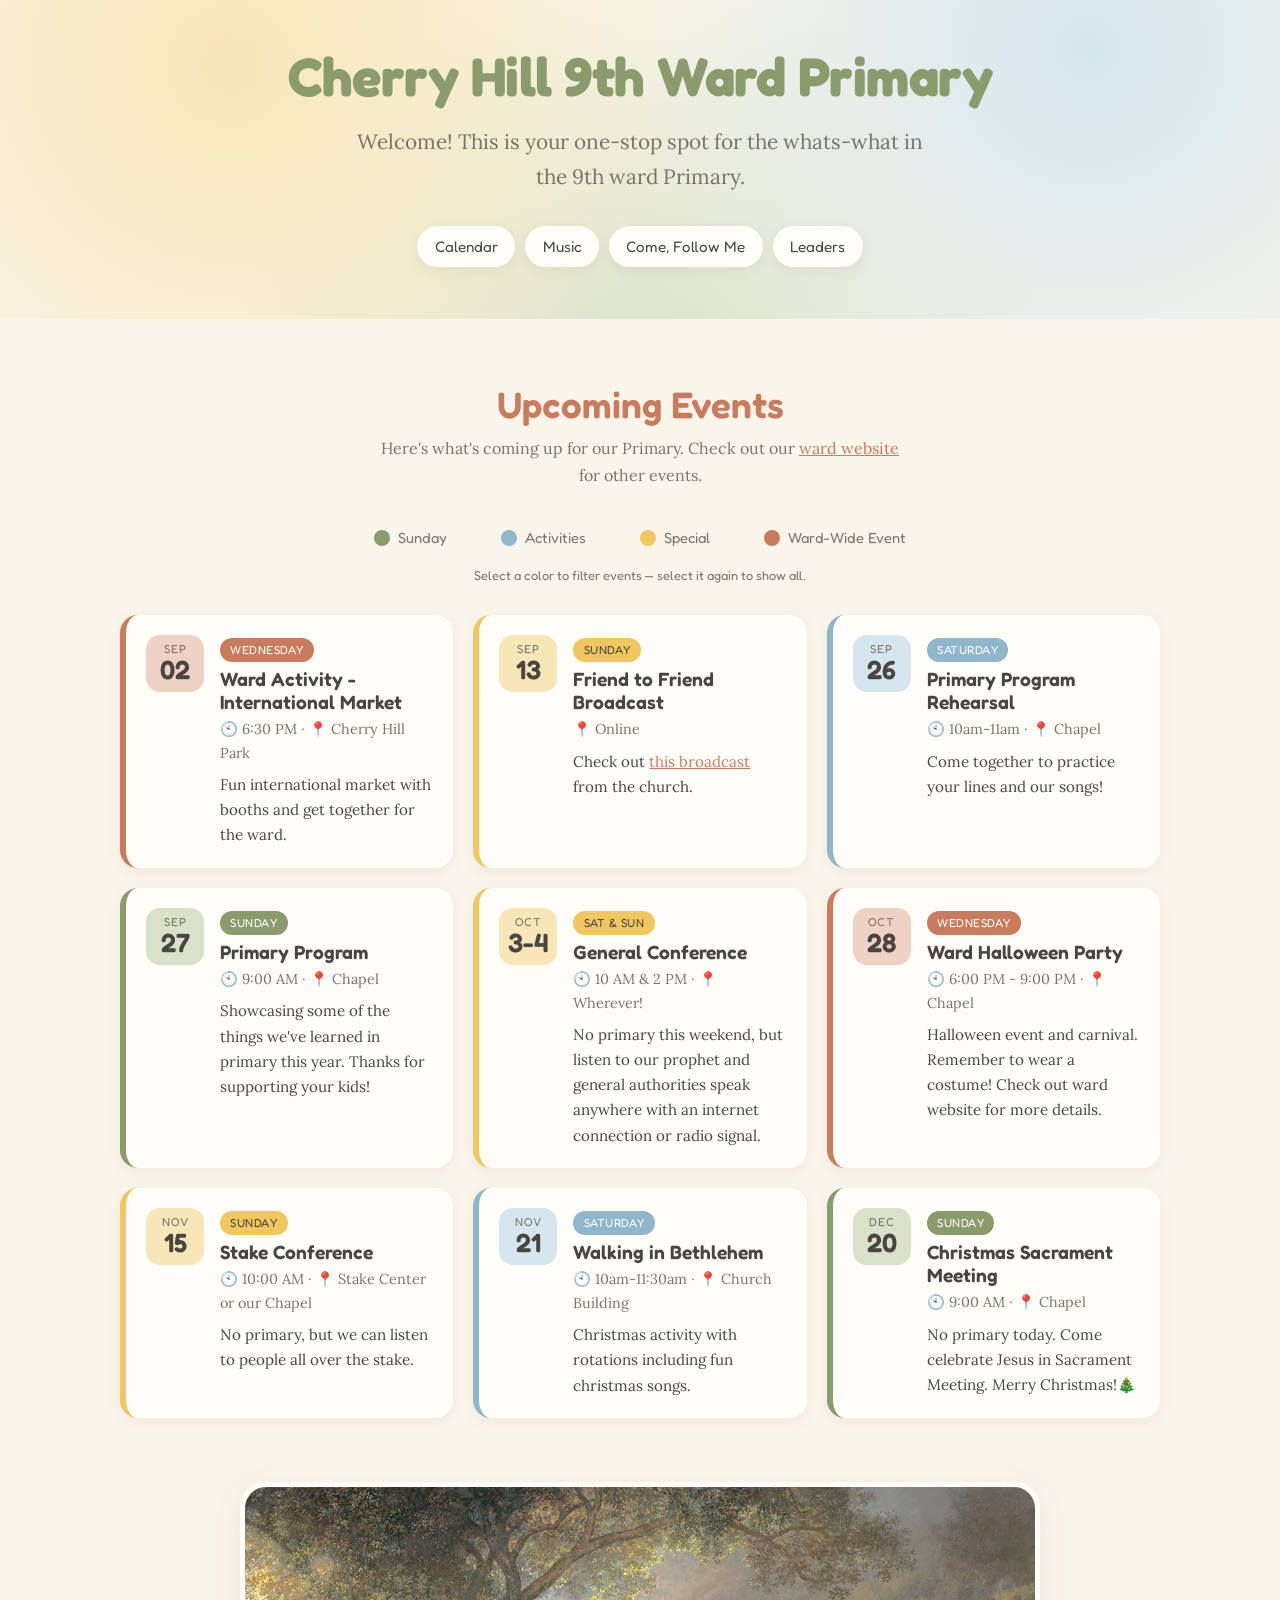
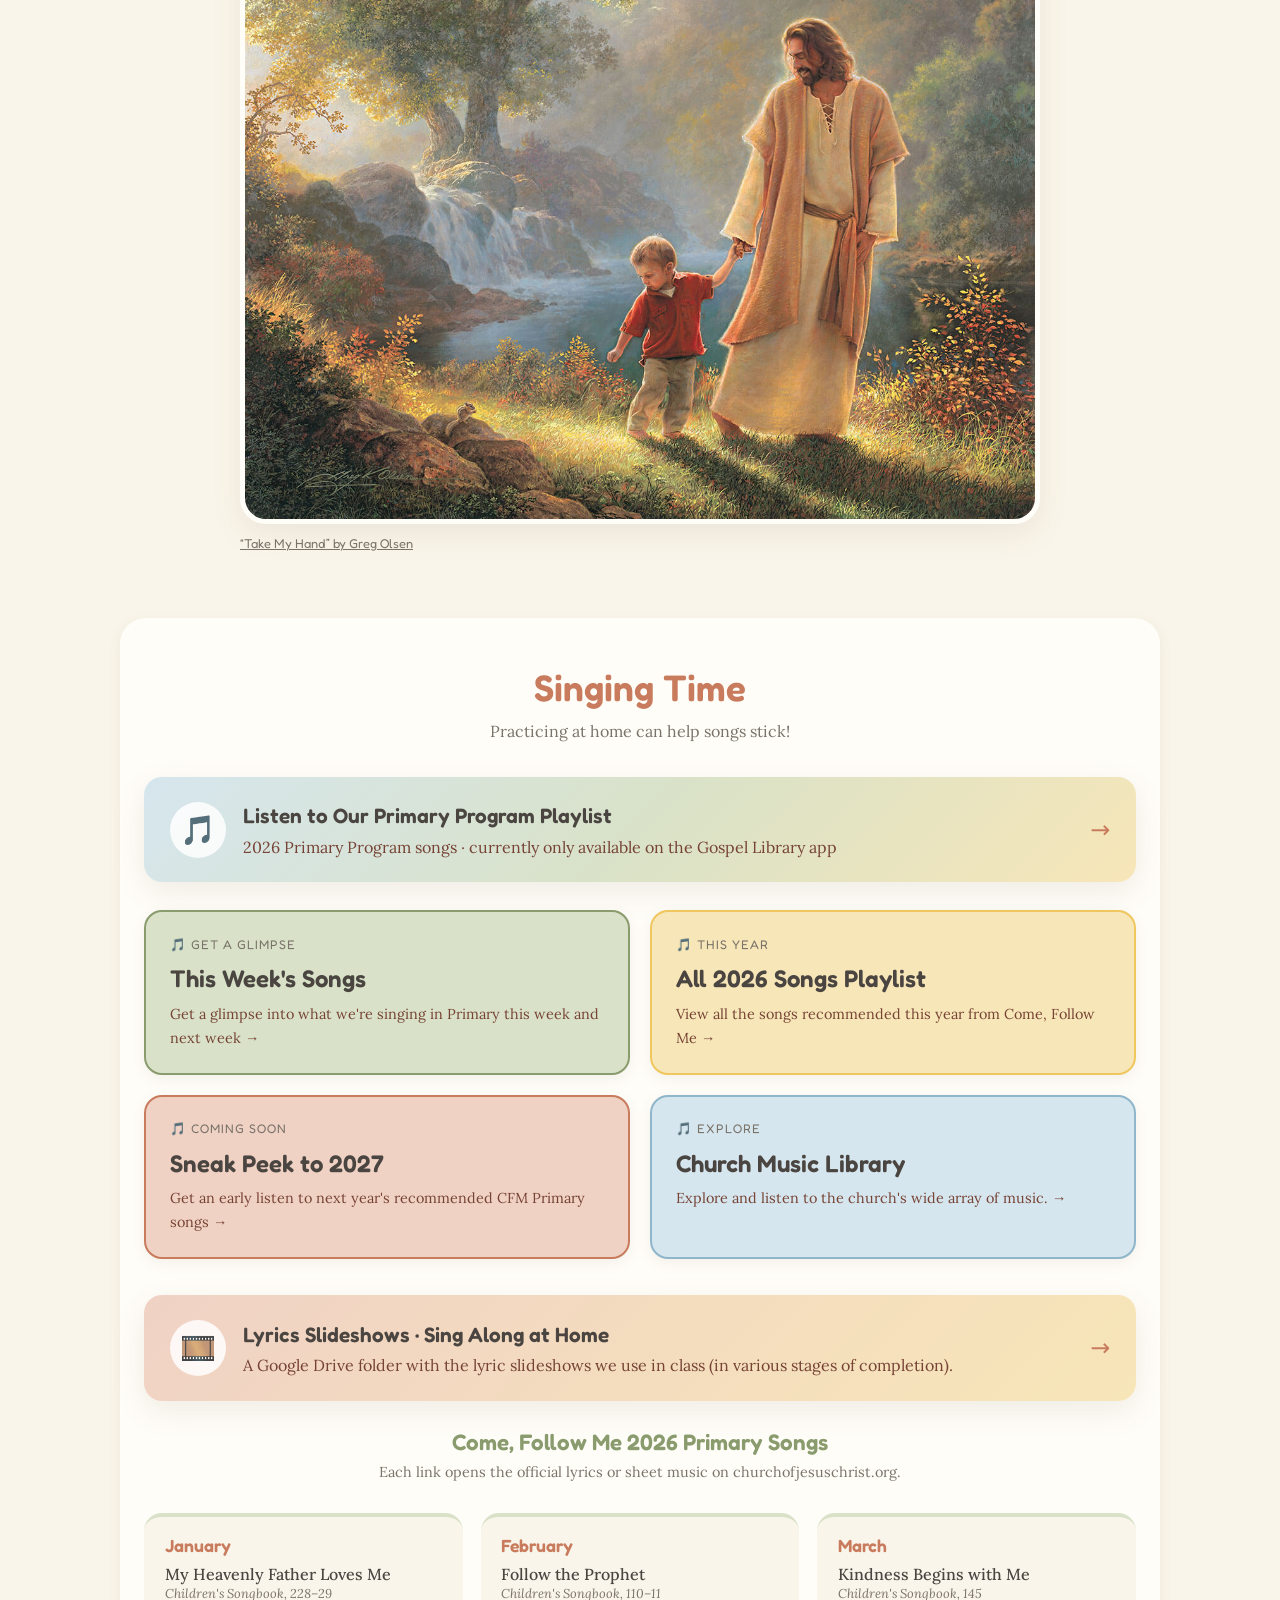
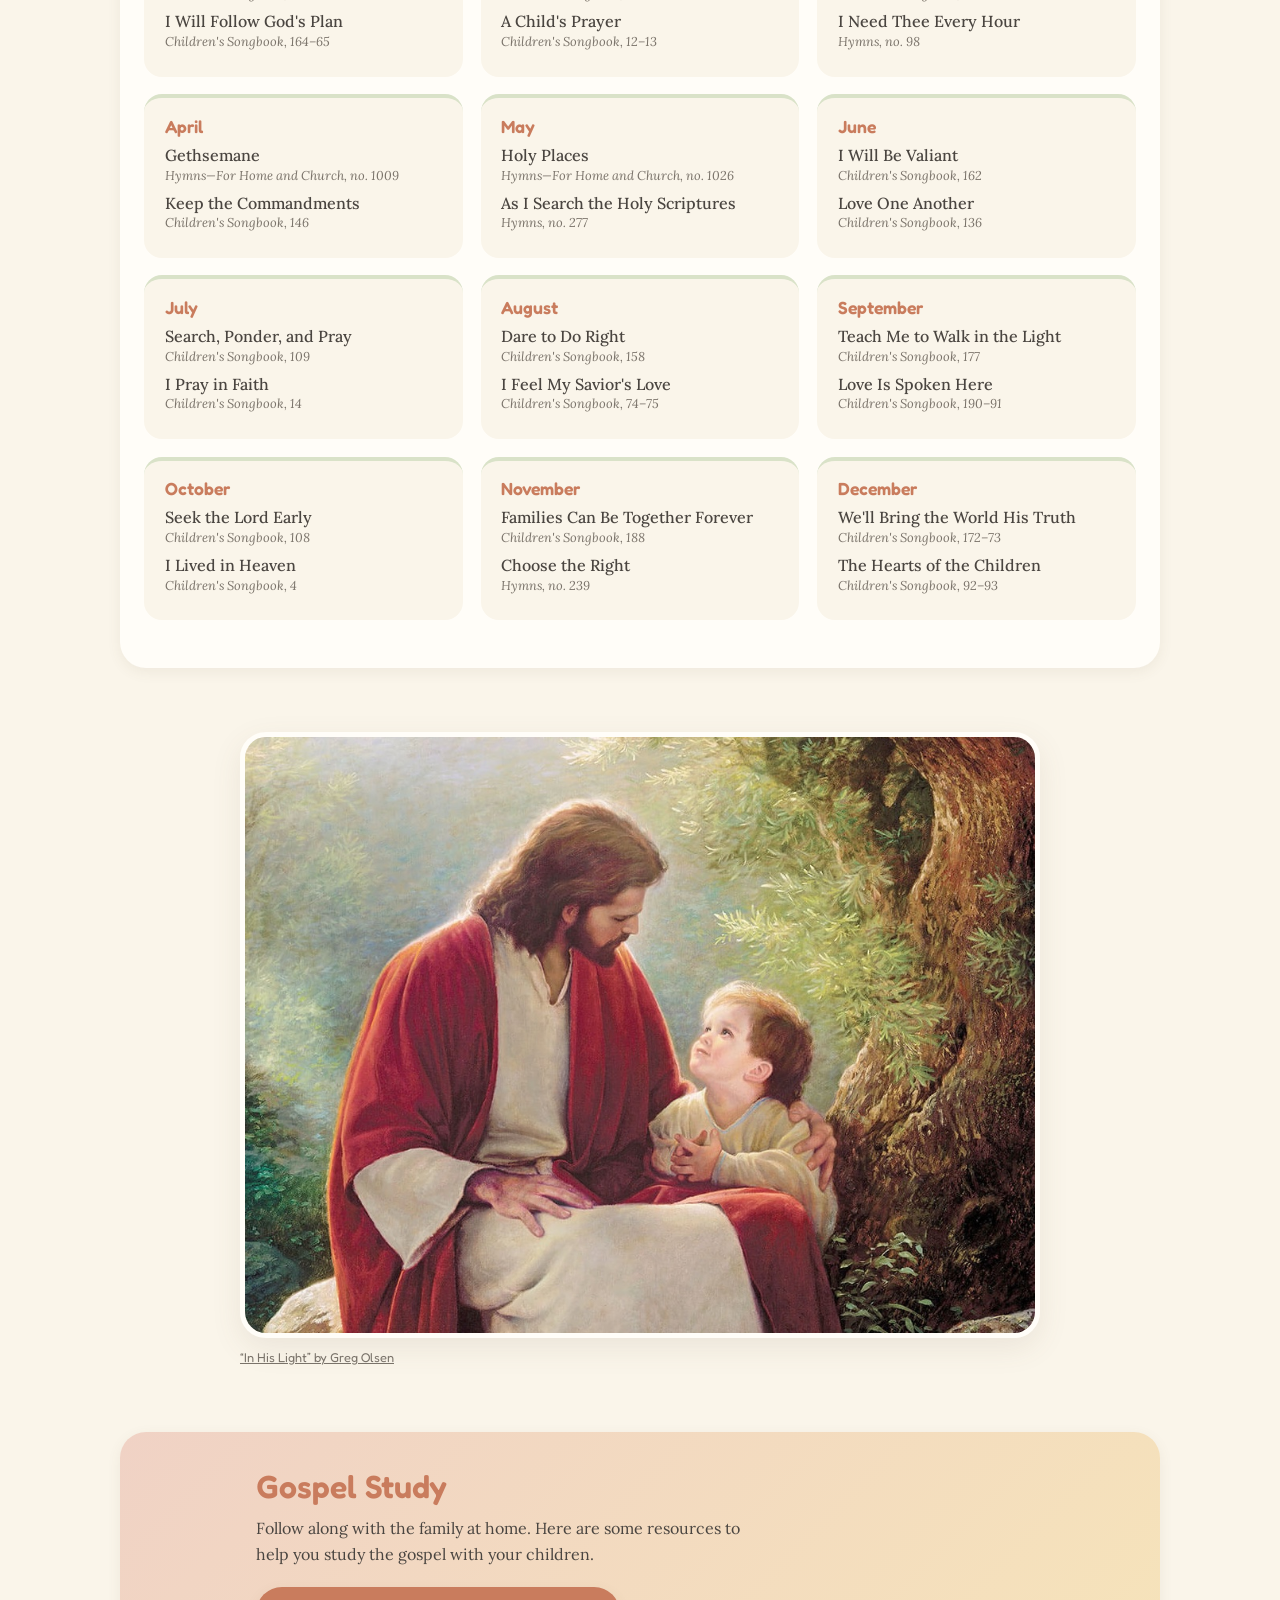
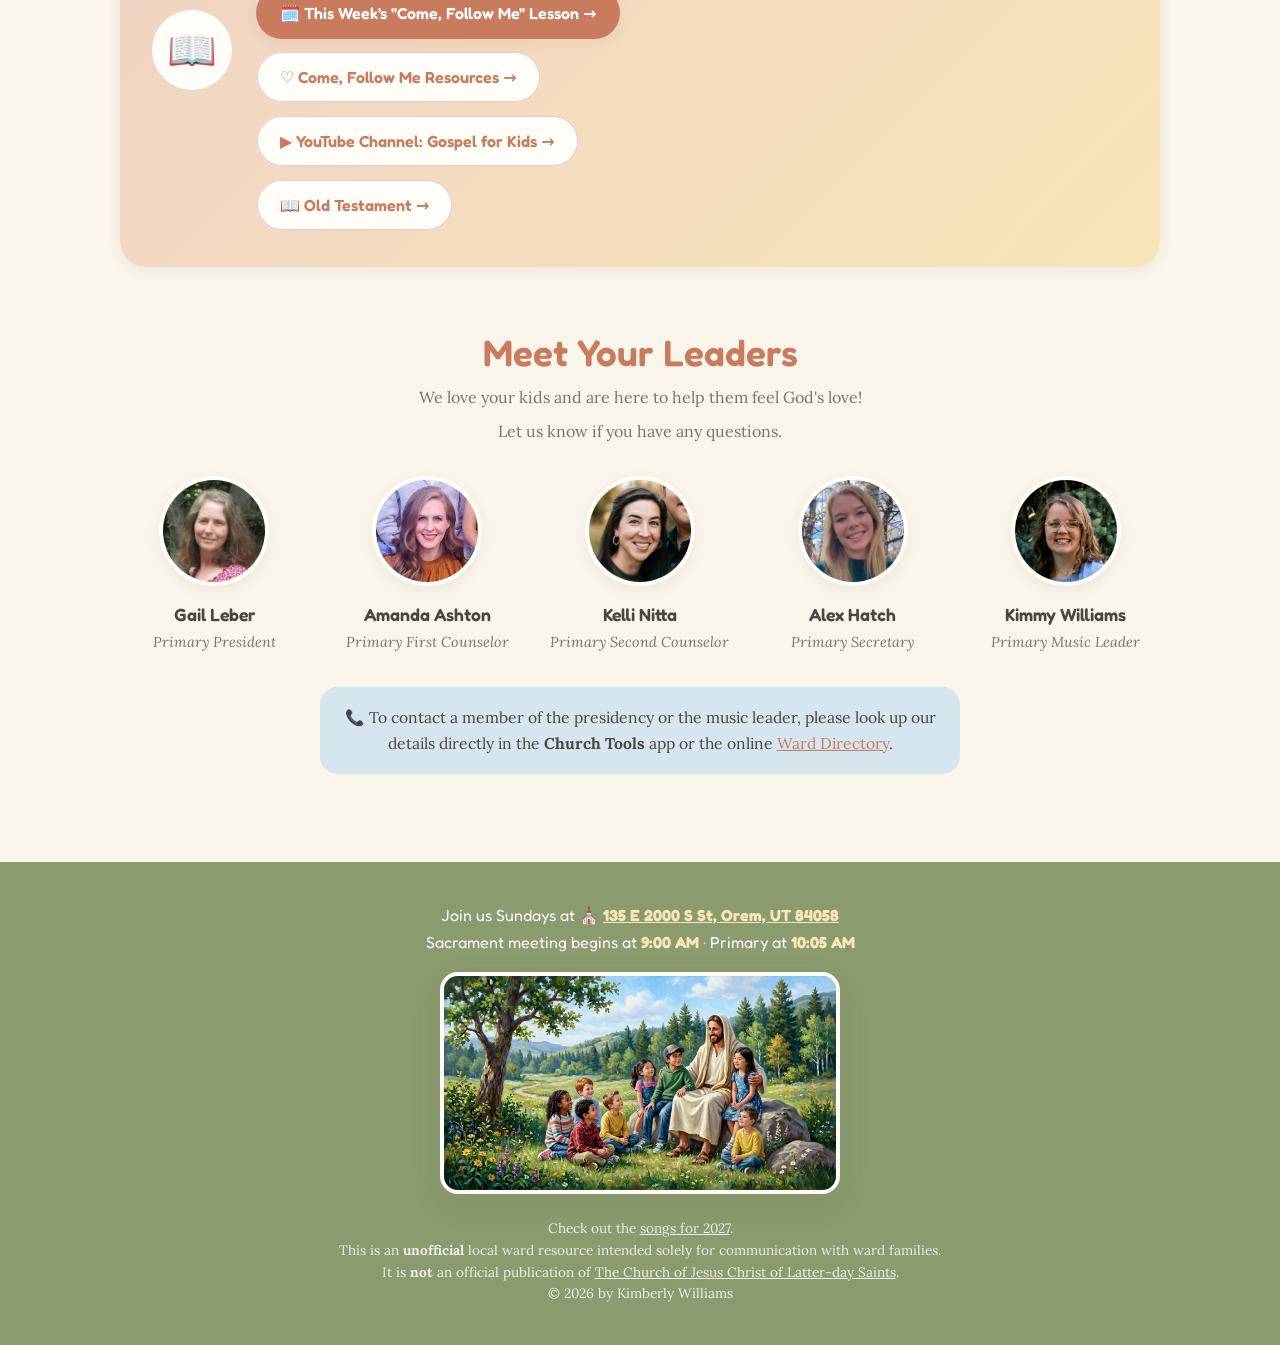
==== commit 521b1e0c: "remove old events from calendar" ====
--- a/index.html
+++ b/index.html
@@ -87,32 +87,6 @@
 
       <!-- Event cards. Duplicate a <li> and edit the placeholders to add events. -->
       <ul class="events">
-
-        <li class="event event--weekday">
-          <div class="event__date">
-            <span class="event__month">AUG</span>
-            <span class="event__day">22</span>
-          </div>
-          <div class="event__body">
-            <span class="event__tag event__tag--weekday">Saturday</span>
-            <h3 class="event__title">Service Celebration - Cherry Hill Stake Primary</h3>
-            <p class="event__meta">🕙 10:00am &middot; 📍 Chapel @ 1650 S 200 E, Orem UT</p>
-            <p class="event__desc">We will celebrate the service kids have done in their wards, participate in service stations, and have some treats!</p>
-          </div>
-        </li>
-
-        <li class="event event--ward">
-          <div class="event__date">
-            <span class="event__month">Aug</span>
-            <span class="event__day">23</span>
-          </div>
-          <div class="event__body">
-            <span class="event__tag event__tag--ward">Sunday</span>
-            <h3 class="event__title">Ward Conference</h3>
-            <p class="event__meta">🕙 9:00 AM &middot; 📍 Chapel</p>
-            <p class="event__desc">Stake leaders visit to share uplifting messages with our families as we sustain church leaders.</p>
-          </div>
-        </li>
 
         <li class="event event--ward">
           <div class="event__date">
@@ -438,36 +412,6 @@
       </div>
     </section>
 
-  <!-- Update the "Come, Follow Me" link to the current week automatically -->
-  <script>
-    (function () {
-      // Anchor: Come, Follow Me week 24 runs Mon June 8 – Sun June 14, 2026.
-      // Weeks run Monday through Sunday. Using the Monday that starts week 24
-      // lets us figure out any week number from today's date.
-      var ANCHOR_WEEK = 24;
-      var anchorMonday = new Date(2026, 5, 8); // June 8, 2026 (month is 0-indexed)
-      var TOTAL_WEEKS = 52; // 2026 Old Testament manual has 52 weekly lessons
-      var BASE_URL =
-        "https://www.churchofjesuschrist.org/study/manual/come-follow-me-for-home-and-church-old-testament-2026/";
-
-      // Today at local midnight, so the time of day doesn't affect the math.
-      var now = new Date();
-      var today = new Date(now.getFullYear(), now.getMonth(), now.getDate());
-
-      var msPerDay = 24 * 60 * 60 * 1000;
-      var daysSinceAnchor = Math.round((today - anchorMonday) / msPerDay);
-      var weeksSinceAnchor = Math.floor(daysSinceAnchor / 7);
-      var week = ANCHOR_WEEK + weeksSinceAnchor;
-
-      var link = document.getElementById("cfm-link");
-      if (link && week >= 1 && week <= TOTAL_WEEKS) {
-        link.href = BASE_URL + week;
-      }
-      // If the date is outside the 2026 manual, the link keeps its default
-      // href (week 24) rather than pointing to a non-existent week.
-    })();
-  </script>
-
     <!-- ========================= LEADERS ========================= -->
     <section id="leaders" class="section" aria-labelledby="leaders-heading">
       <div class="section__head">
@@ -566,8 +510,8 @@
     </div>
   </footer>
 
-  <!-- Legend click-to-filter for the events calendar -->
-  <script src="events-filter.js"></script>
+  <!-- Shared site scripts: Come, Follow Me + Fast-Sunday links, event filter -->
+  <script src="scripts.js"></script>
 
 </body>
 </html>
--- a/styles.css
+++ b/styles.css
@@ -486,6 +486,19 @@
   box-shadow: inset 0 0 0 2px var(--terracotta), var(--shadow-soft);
 }
 
+.btn--tertiary {
+  display: block;
+  width: fit-content;
+  background: var(--terracotta-soft);
+  color: var(--terracotta); 
+  box-shadow: inset 0 0 0 2px var(--cream-card);
+  margin-top: 0.75rem;
+}
+.btn--tertiary:hover {
+  transform: translateY(-2px);
+  box-shadow: inset 0 0 0 2px var(--terracotta), var(--shadow-soft);
+}
+
 /* ============================= LEADERS ============================= */
 .leaders {
   display: grid;
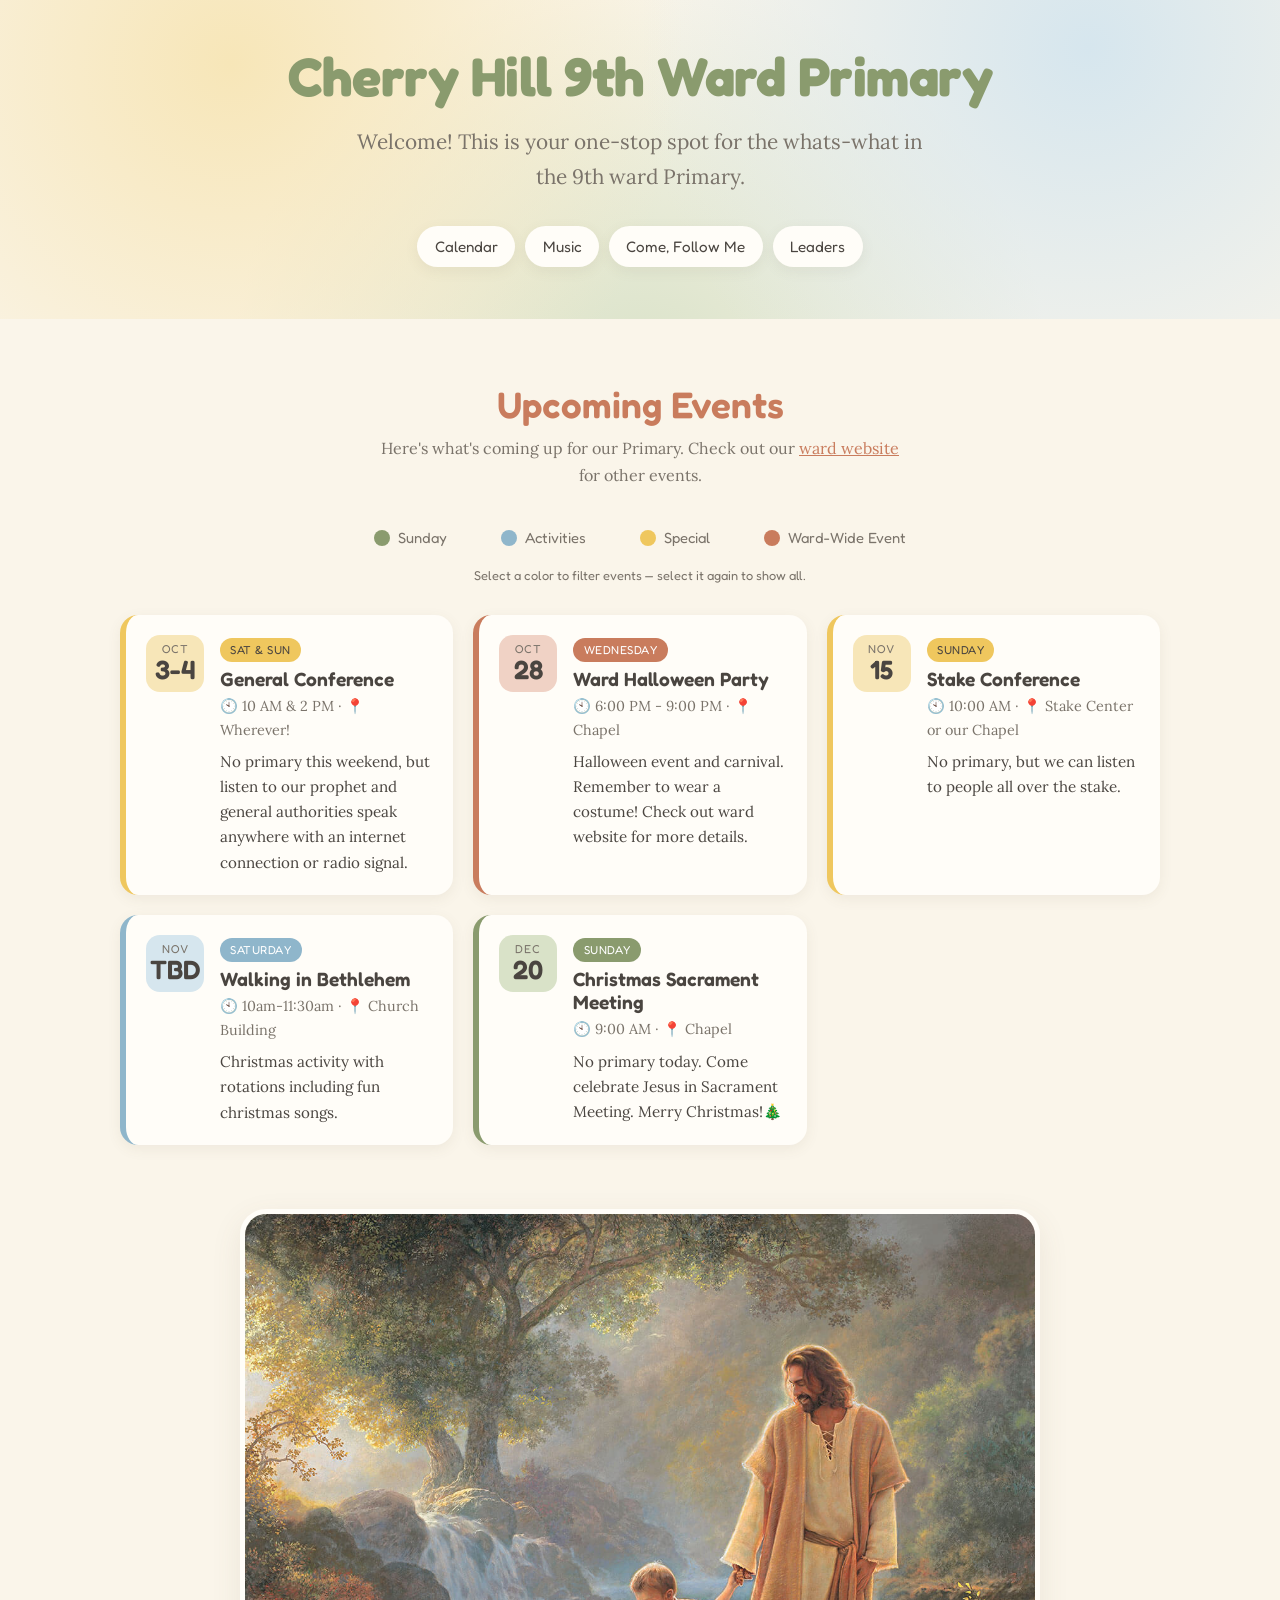
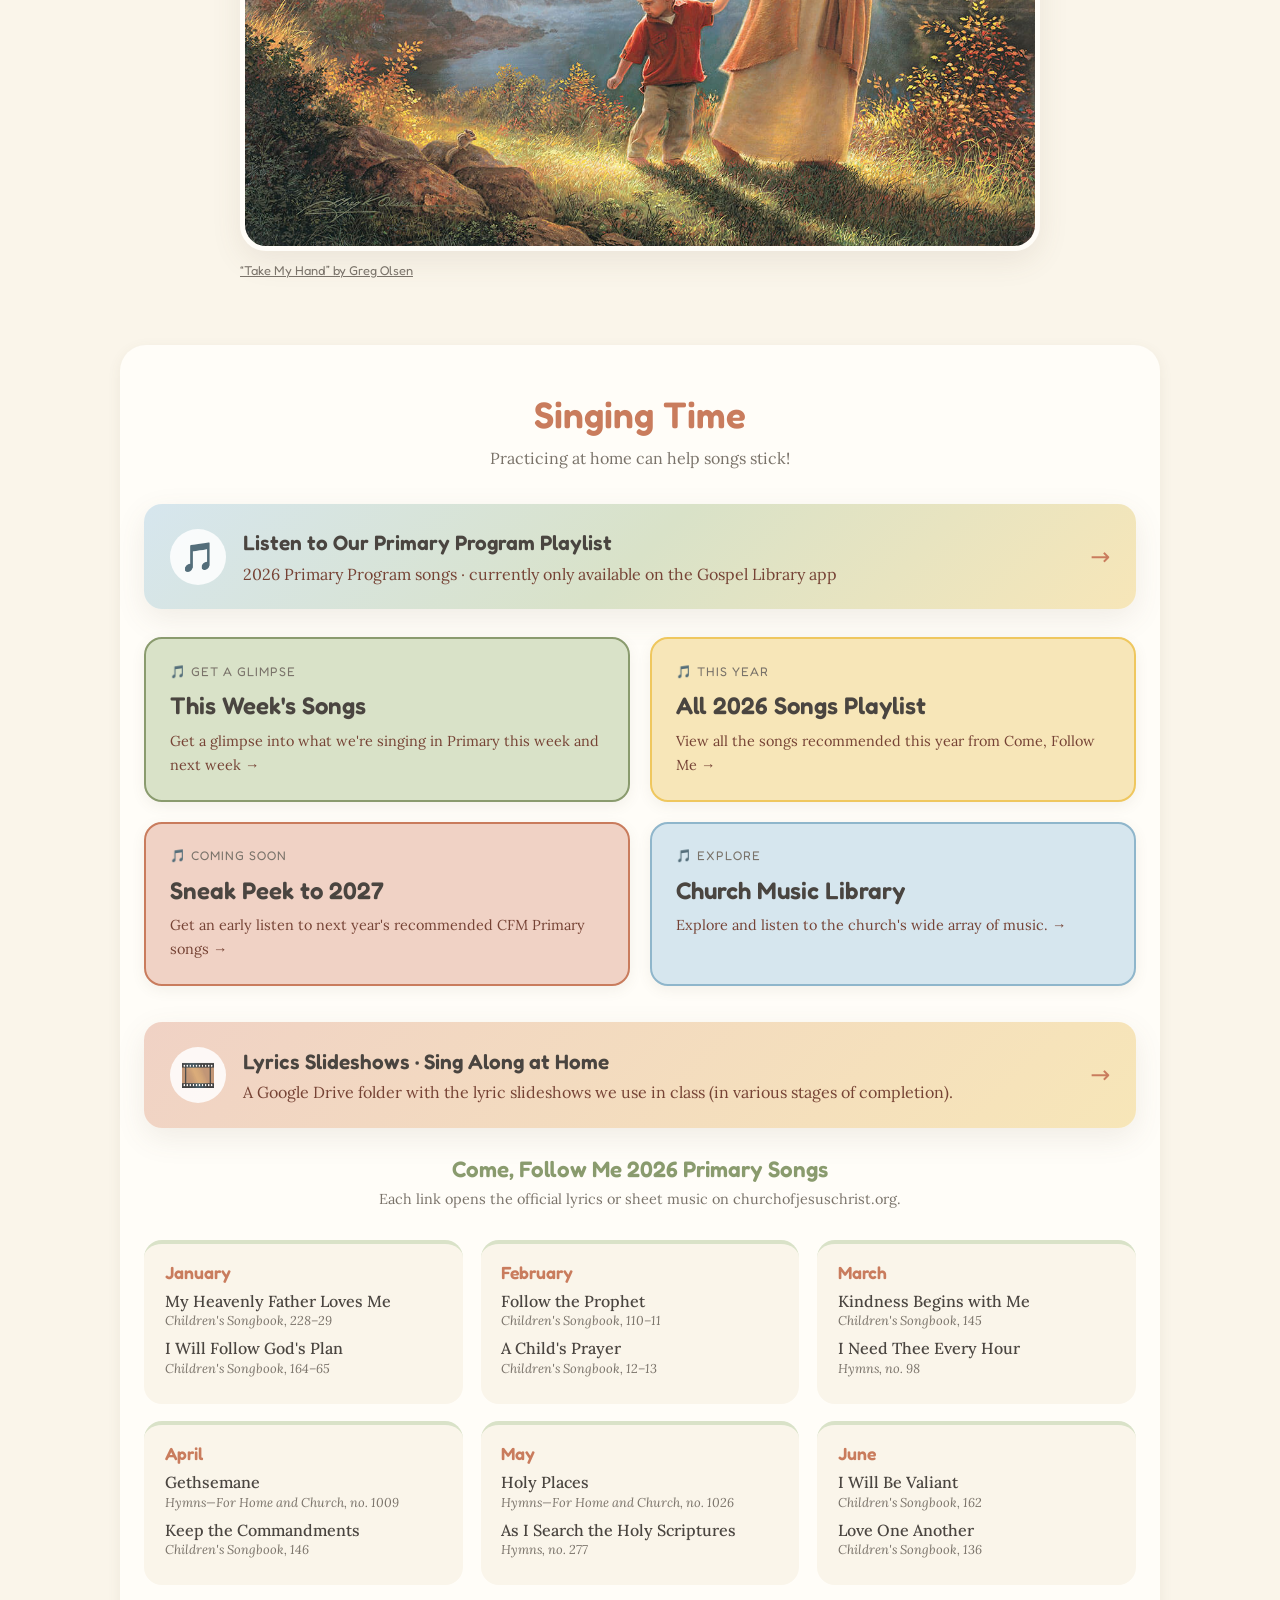
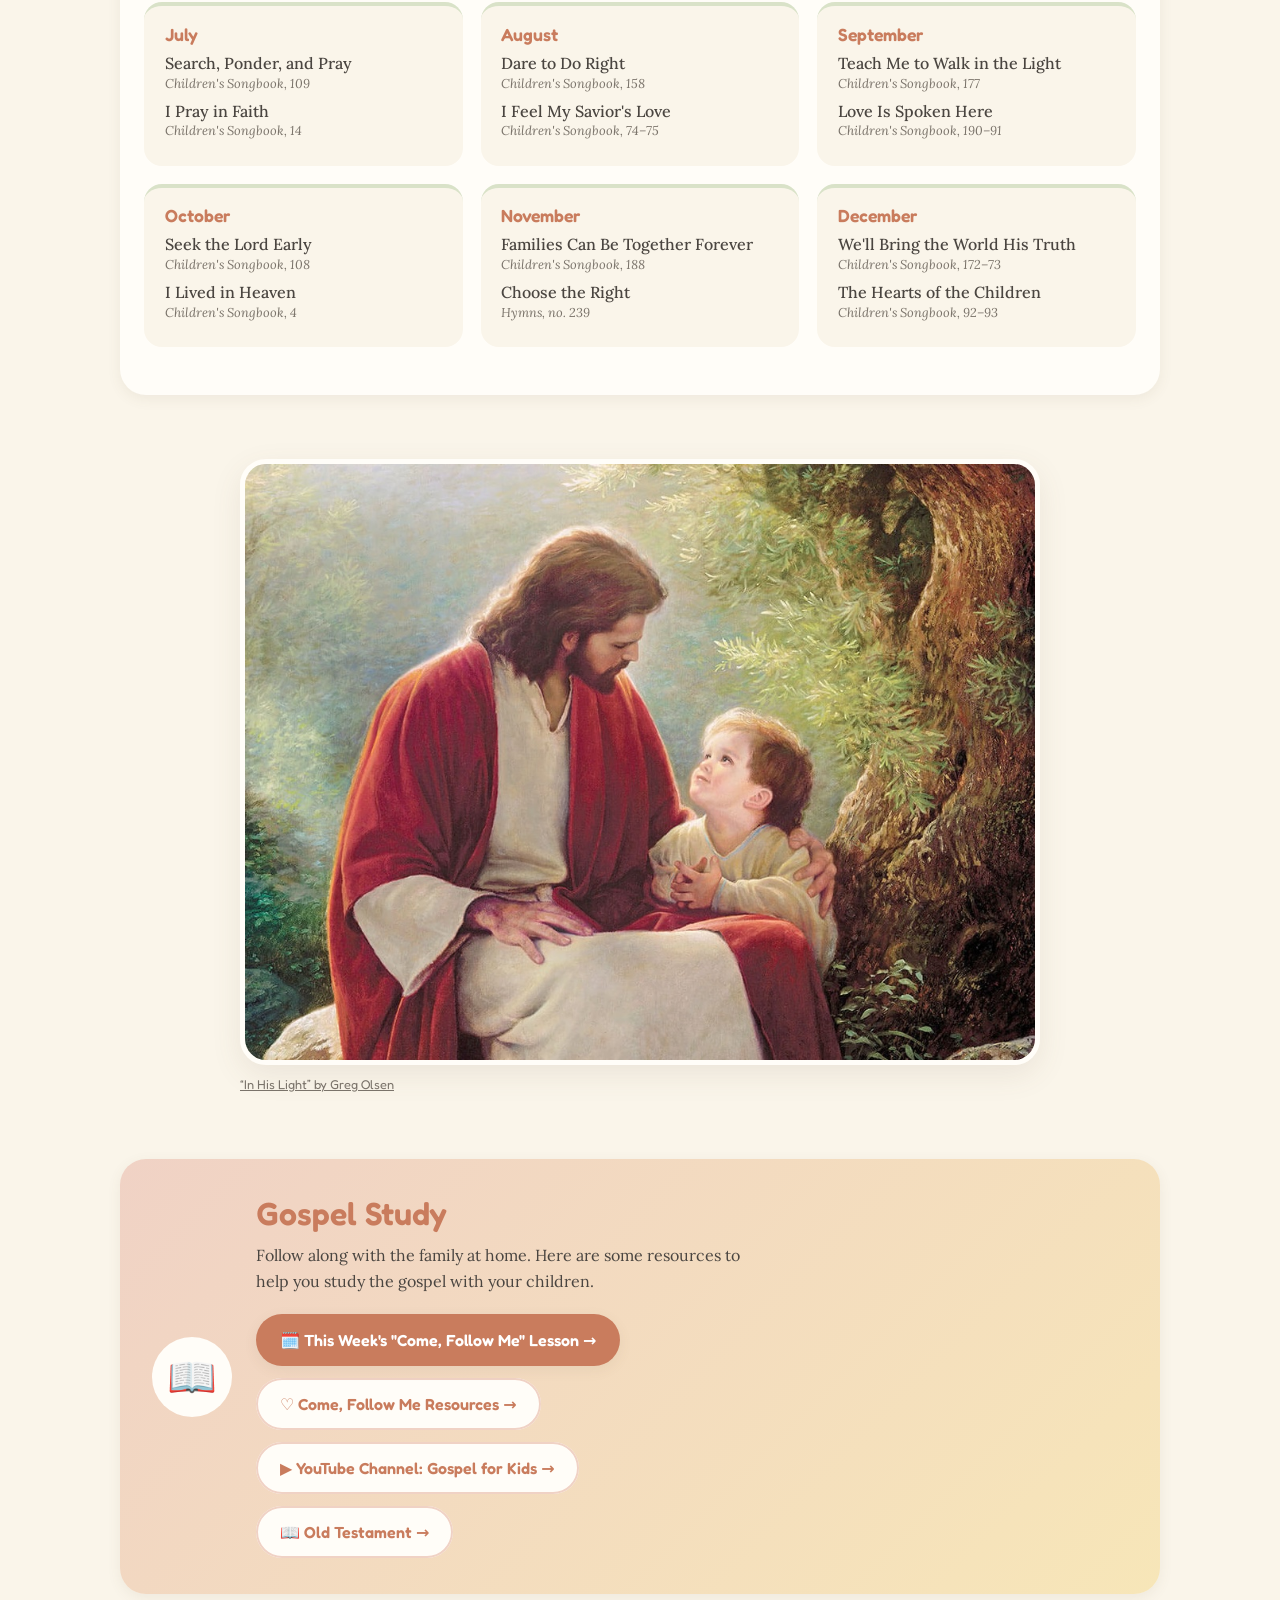
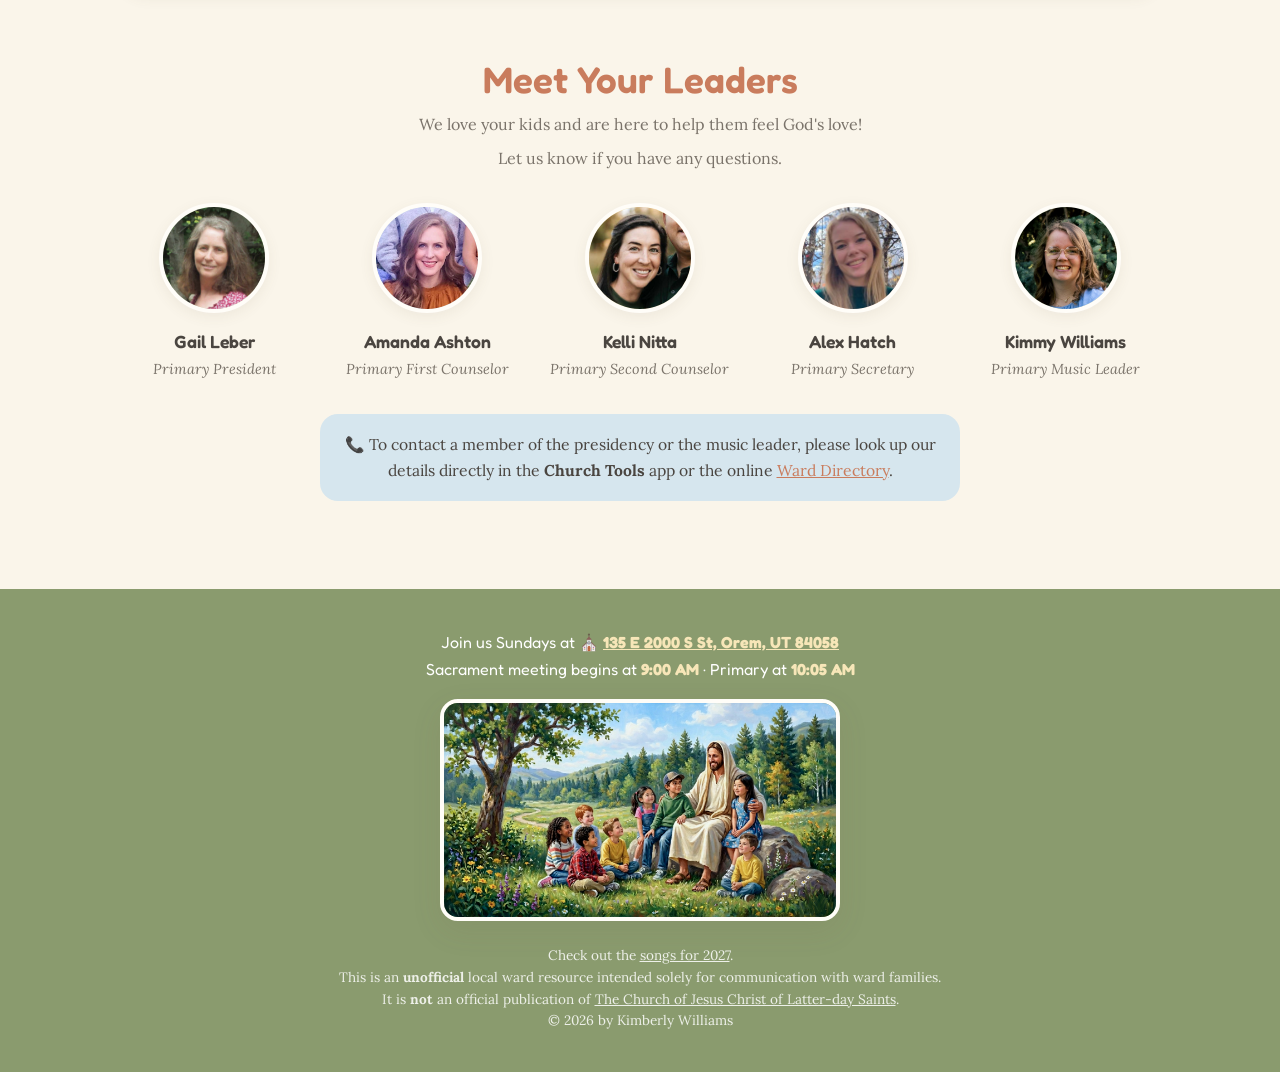
==== commit 3720fe44: "update calendar events 9-30-26" ====
--- a/index.html
+++ b/index.html
@@ -88,7 +88,7 @@
       <!-- Event cards. Duplicate a <li> and edit the placeholders to add events. -->
       <ul class="events">
 
-        <li class="event event--ward">
+        <!-- <li class="event event--ward">
           <div class="event__date">
             <span class="event__month">SEP</span>
             <span class="event__day">02</span>
@@ -139,7 +139,7 @@
             <p class="event__desc">Showcasing some of the things we've learned in primary this year.
               Thanks for supporting your kids!</p>
           </div>
-        </li>
+        </li> -->
 
         <li class="event event--special">
           <div class="event__date">
@@ -183,7 +183,7 @@
         <li class="event event--weekday">
           <div class="event__date">
             <span class="event__month">NOV</span>
-            <span class="event__day">21</span>
+            <span class="event__day">TBD</span>
           </div>
           <div class="event__body">
             <span class="event__tag event__tag--weekday">Saturday</span>
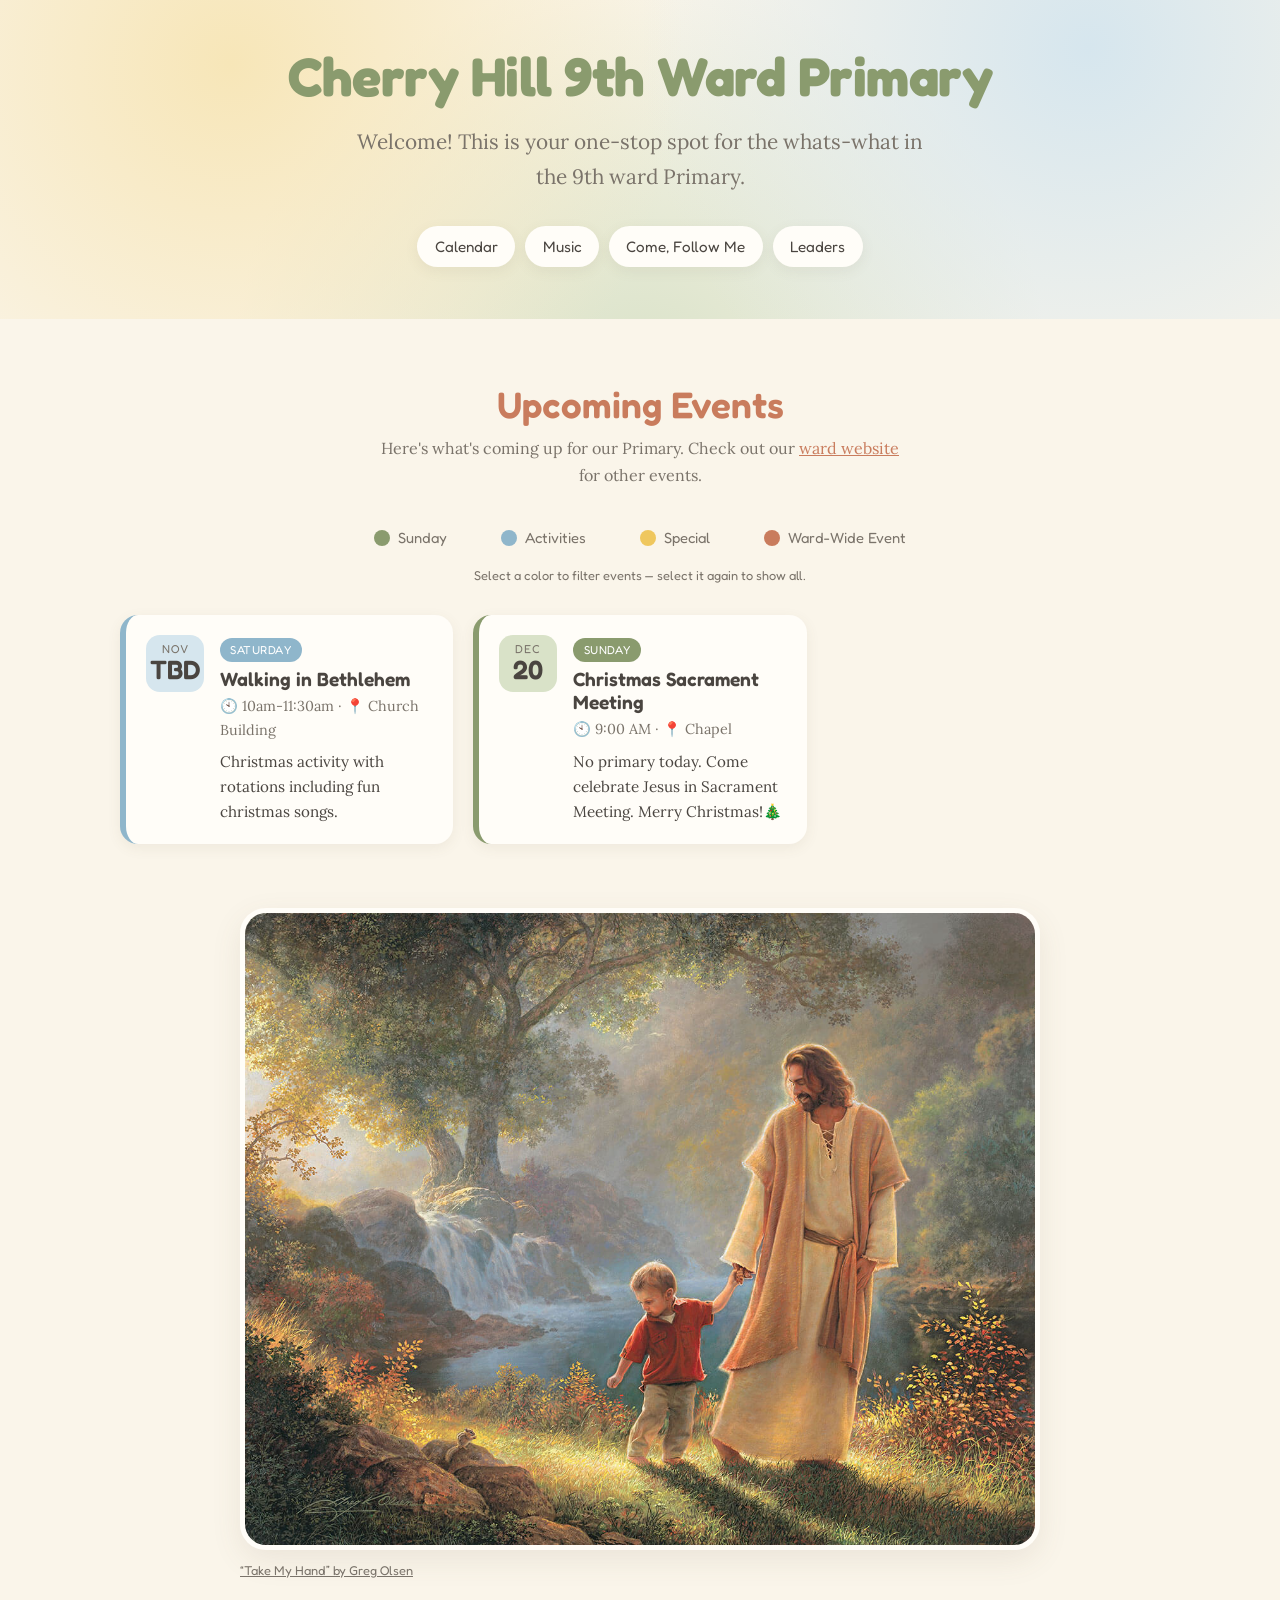
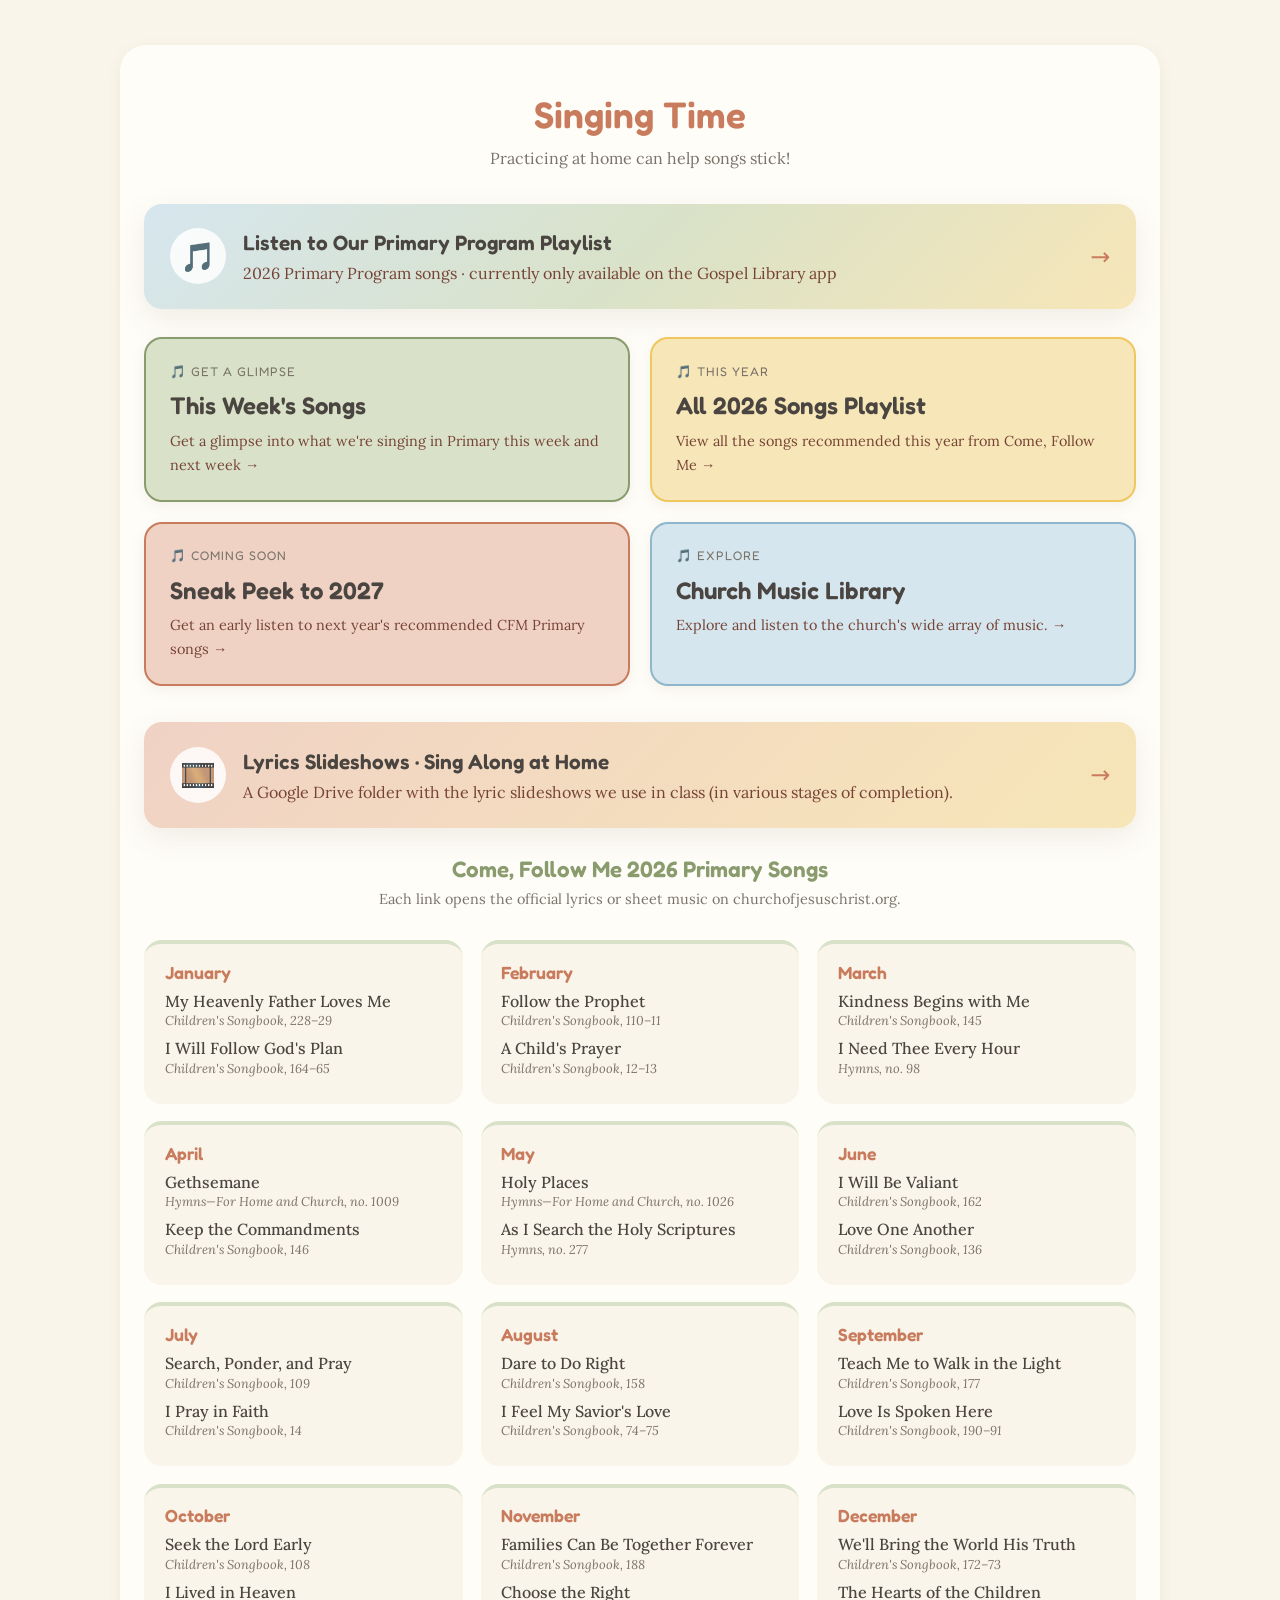
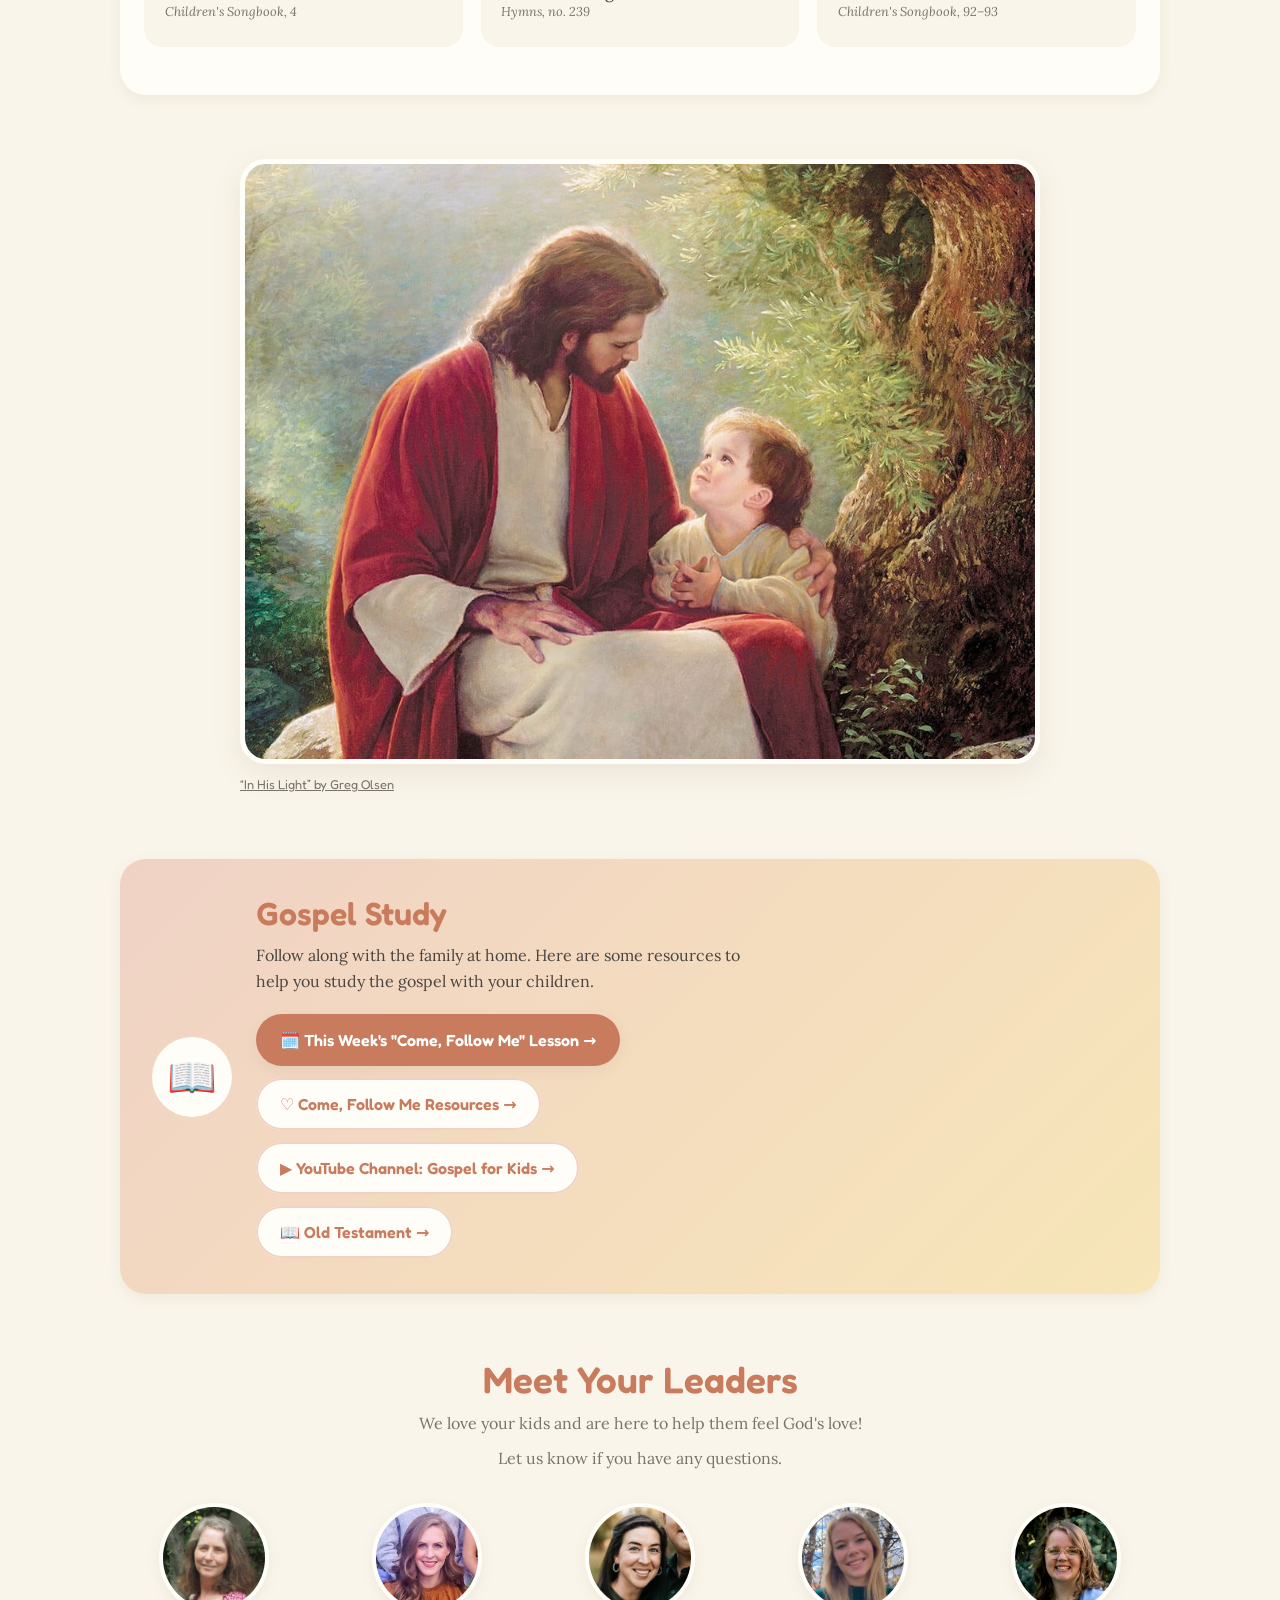
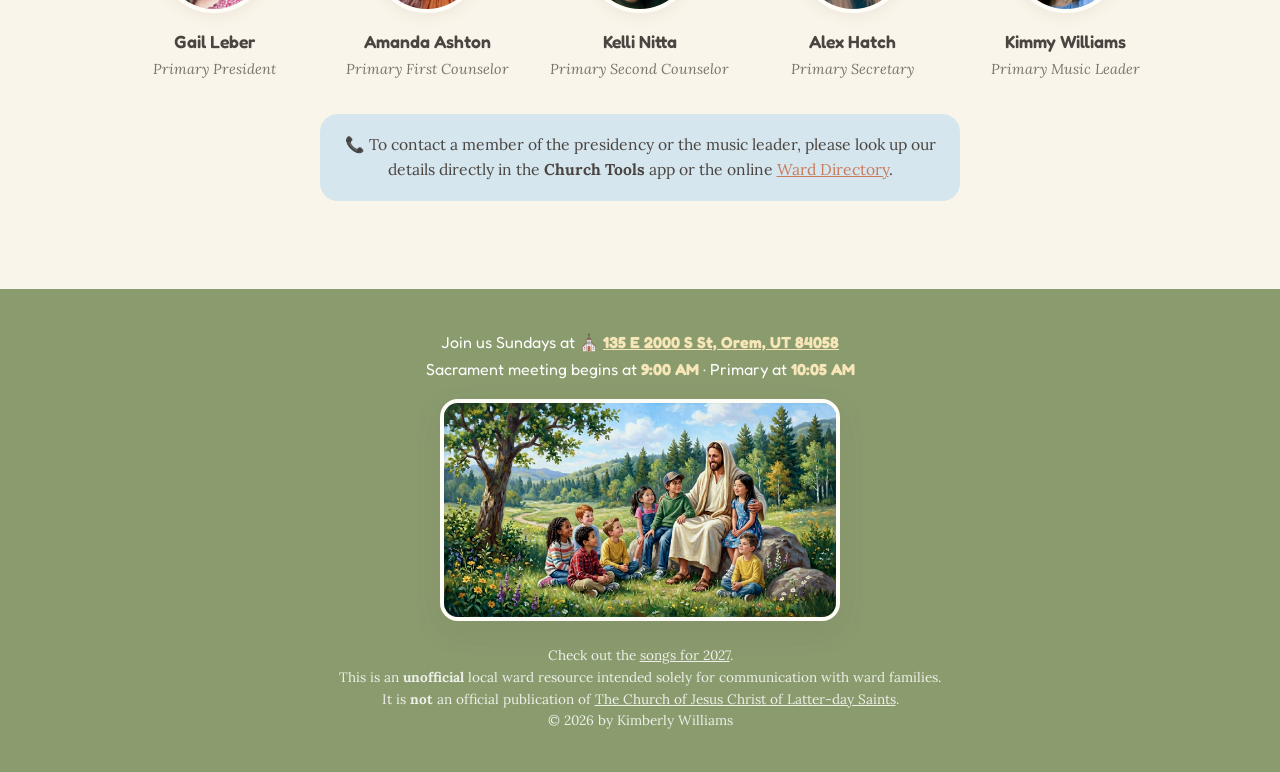
==== commit 3ab295b2: "automatically drop past dates + test events" ====
--- a/index.html
+++ b/index.html
@@ -141,6 +141,32 @@
           </div>
         </li> -->
 
+        <li class="event event--activity">
+          <div class="event__date">
+            <span class="event__month">SEP</span>
+            <span class="event__day">29</span>
+          </div>
+          <div class="event__body">
+            <span class="event__tag event__tag--activity">Tuesday</span>
+            <h3 class="event__title">Testing the website</h3>
+            <p class="event__meta">🕙 2:00 AM &middot; 📍 Today</p>
+            <p class="event__desc">Testing a new feature on the website. Send Kimmy a text if you see this! Part 1 of 2.</p>
+          </div>
+        </li>
+
+        <li class="event event--activity">
+          <div class="event__date">
+            <span class="event__month">SEP</span>
+            <span class="event__day">30</span>
+          </div>
+          <div class="event__body">
+            <span class="event__tag event__tag--activity">Wednesday</span>
+            <h3 class="event__title">Testing the website</h3>
+            <p class="event__meta">🕙 2:00 AM &middot; 📍 Tomorrow</p>
+            <p class="event__desc">Testing a new feature on the website. Send Kimmy a text if you see this! Part 2 of 2.</p>
+          </div>
+        </li>
+
         <li class="event event--special">
           <div class="event__date">
             <span class="event__month">OCT</span>
@@ -209,6 +235,10 @@
       </ul>
       <p class="events-empty" hidden>
         No events in this category right now! Check back later for updates or check out the
+        <a href="https://local.churchofjesuschrist.org/en/units/us/ut/cherry-hill-9th-ward">9th ward website</a>.
+      </p>
+      <p class="events-past" hidden>
+        That's a wrap on everything scheduled so far! Check back soon for what's next, or see the
         <a href="https://local.churchofjesuschrist.org/en/units/us/ut/cherry-hill-9th-ward">9th ward website</a>.
       </p>
     </section>
--- a/styles.css
+++ b/styles.css
@@ -36,6 +36,9 @@
 }
 
 * { box-sizing: border-box; }
+
+/* The hidden attribute must win over our own display rules (.legend is flex). */
+[hidden] { display: none !important; }
 
 html { scroll-behavior: smooth; }
 
@@ -219,8 +222,12 @@
 .legend__dot--ward    { background: var(--terracotta); }
 /* Events hidden by the legend filter. Two classes beats `.event { display: flex }`. */
 .event.is-hidden { display: none; }
-/* Shown by the filter script when a category has no events. */
-.events-empty {
+/* Events the script retired at 2 AM the morning after they happened. */
+.event.is-expired { display: none; }
+/* Notes the script shows when nothing is left to display: .events-empty when a
+   filter matches no events, .events-past when every event on the page is over. */
+.events-empty,
+.events-past {
   text-align: center;
   color: var(--ink-soft);
   font-size: 1rem;
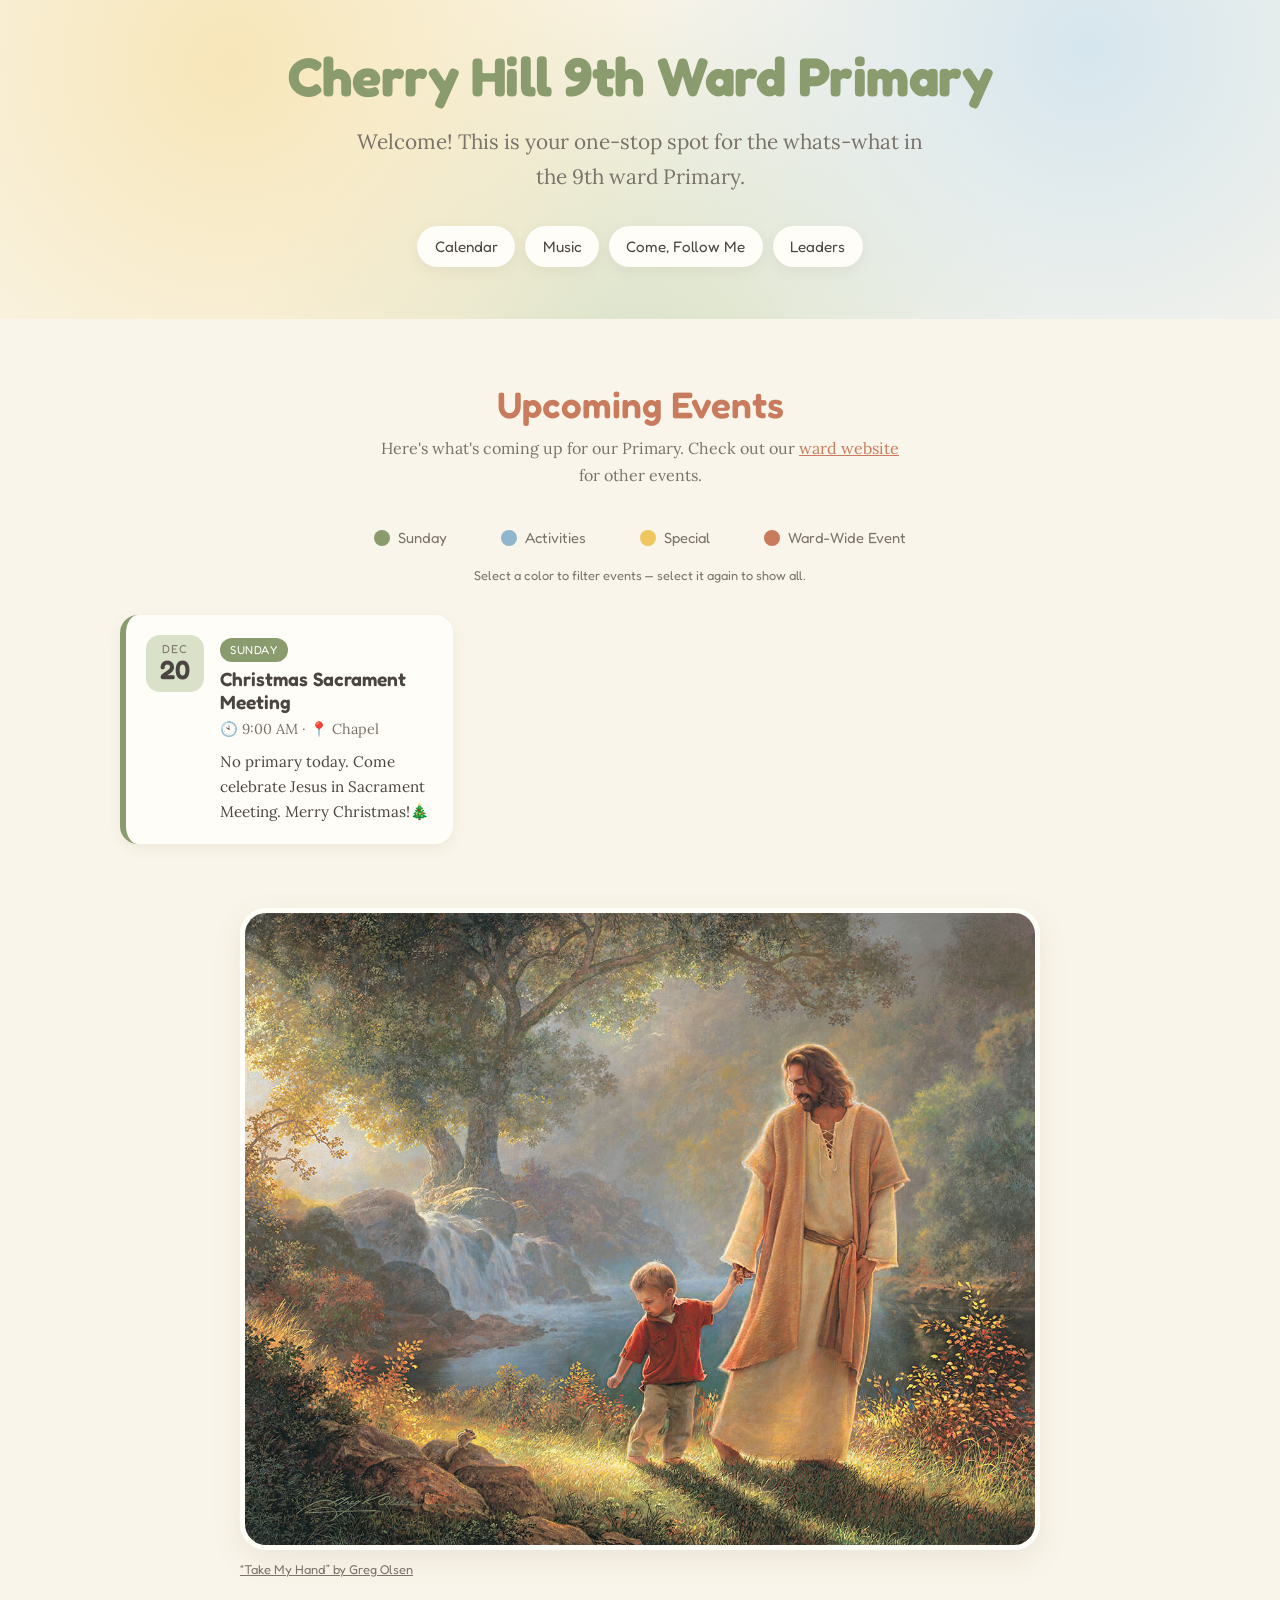
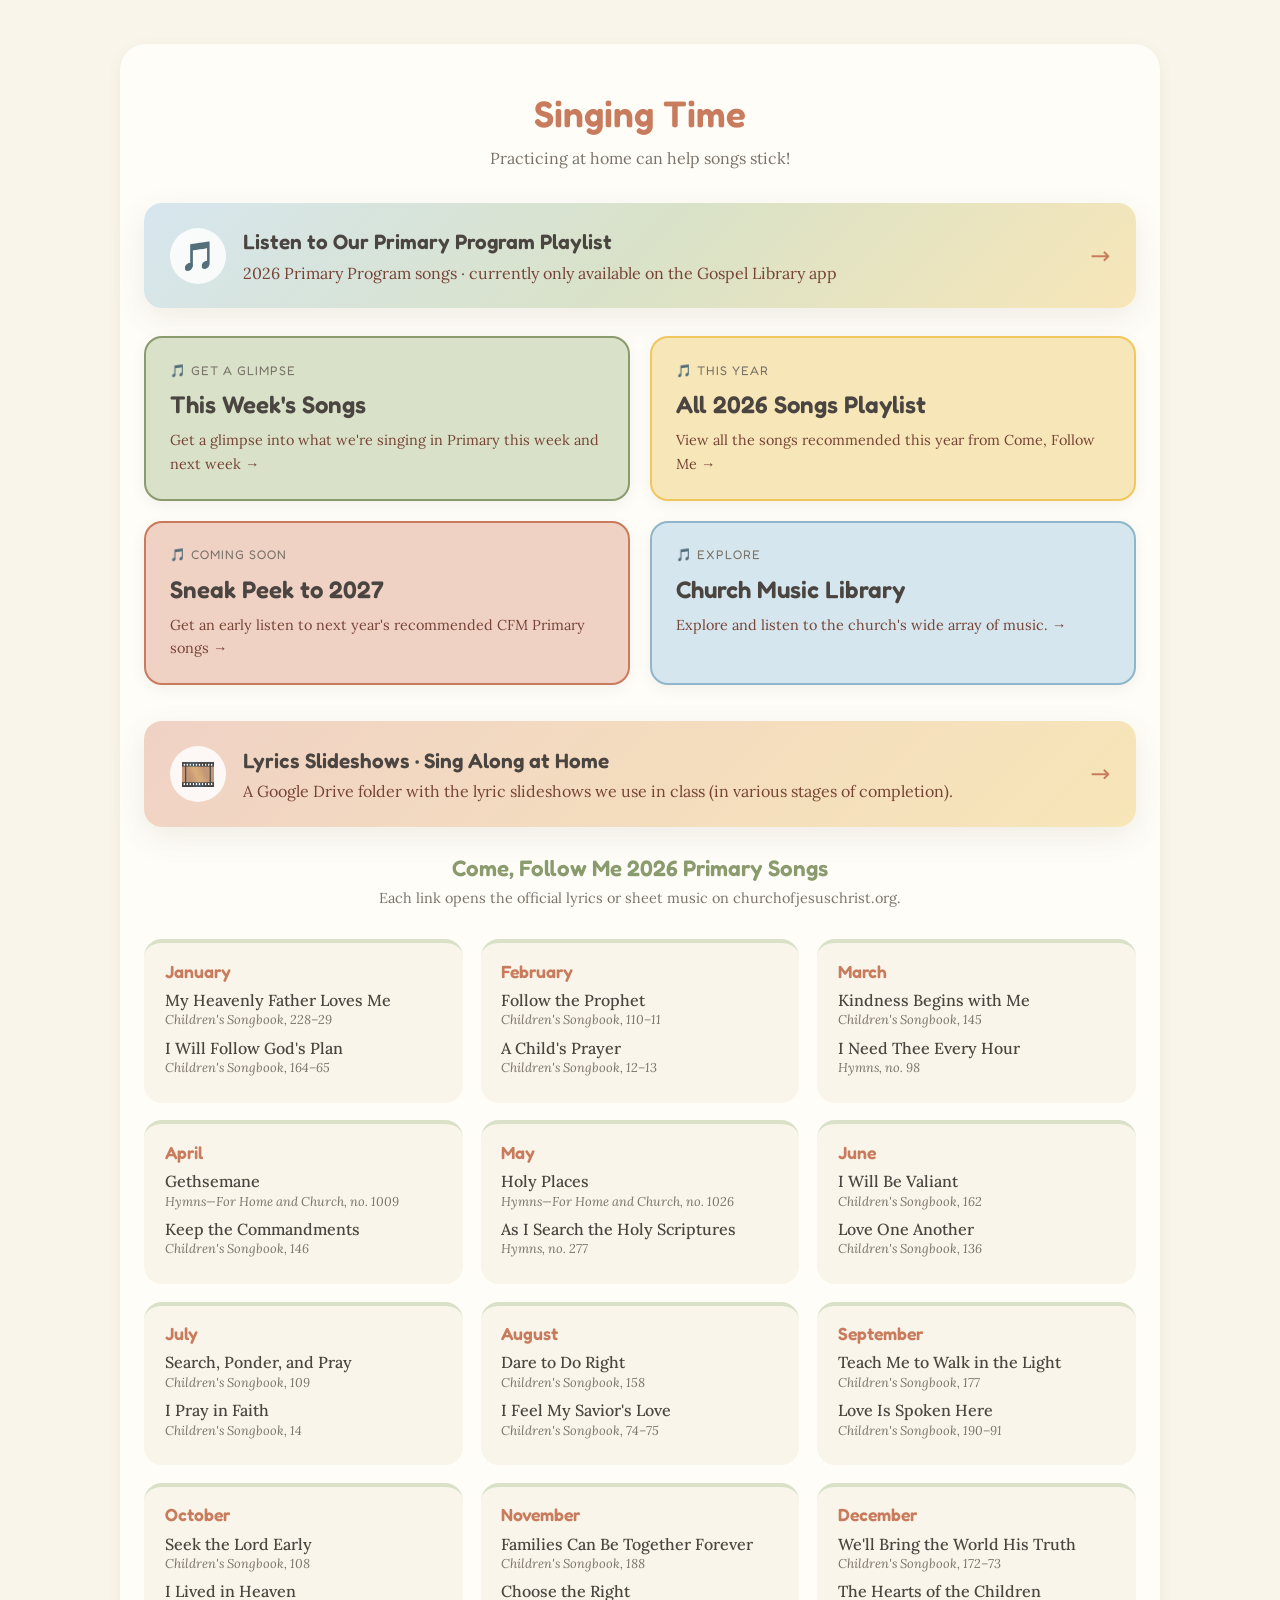
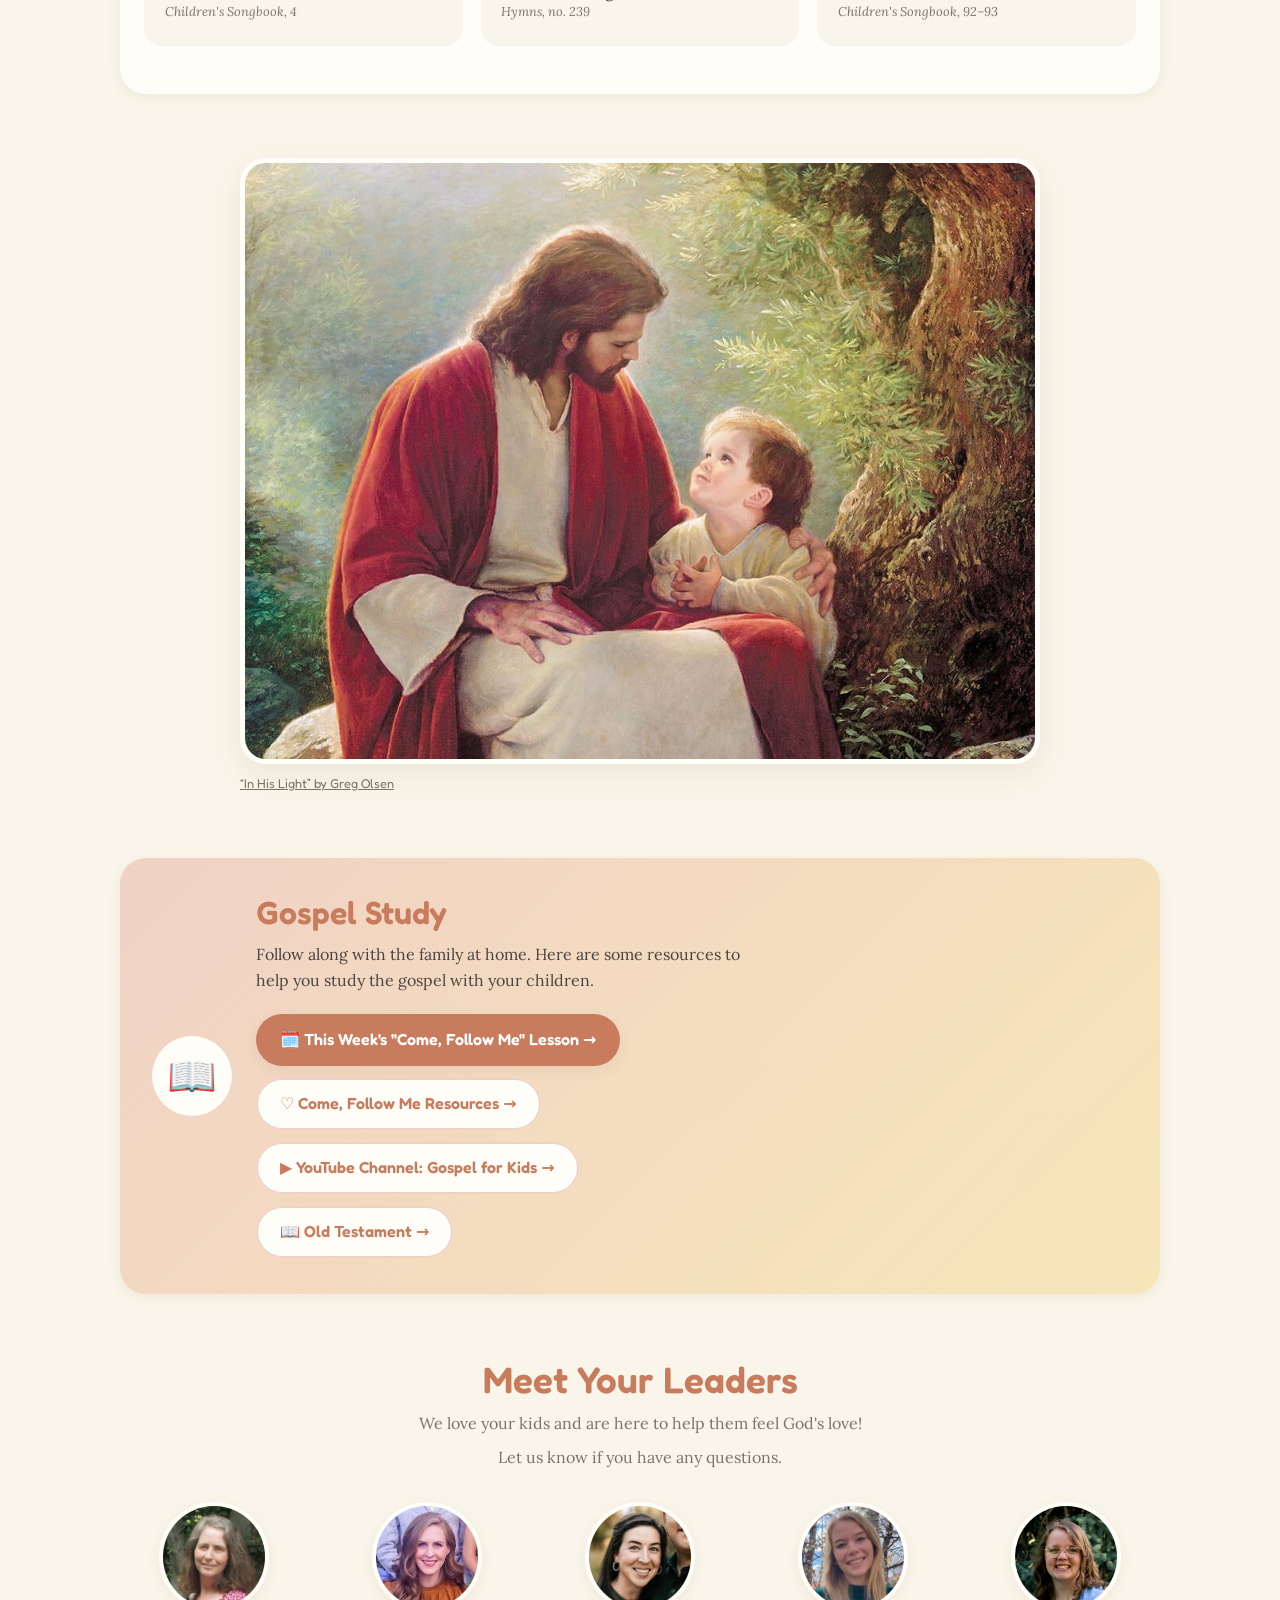
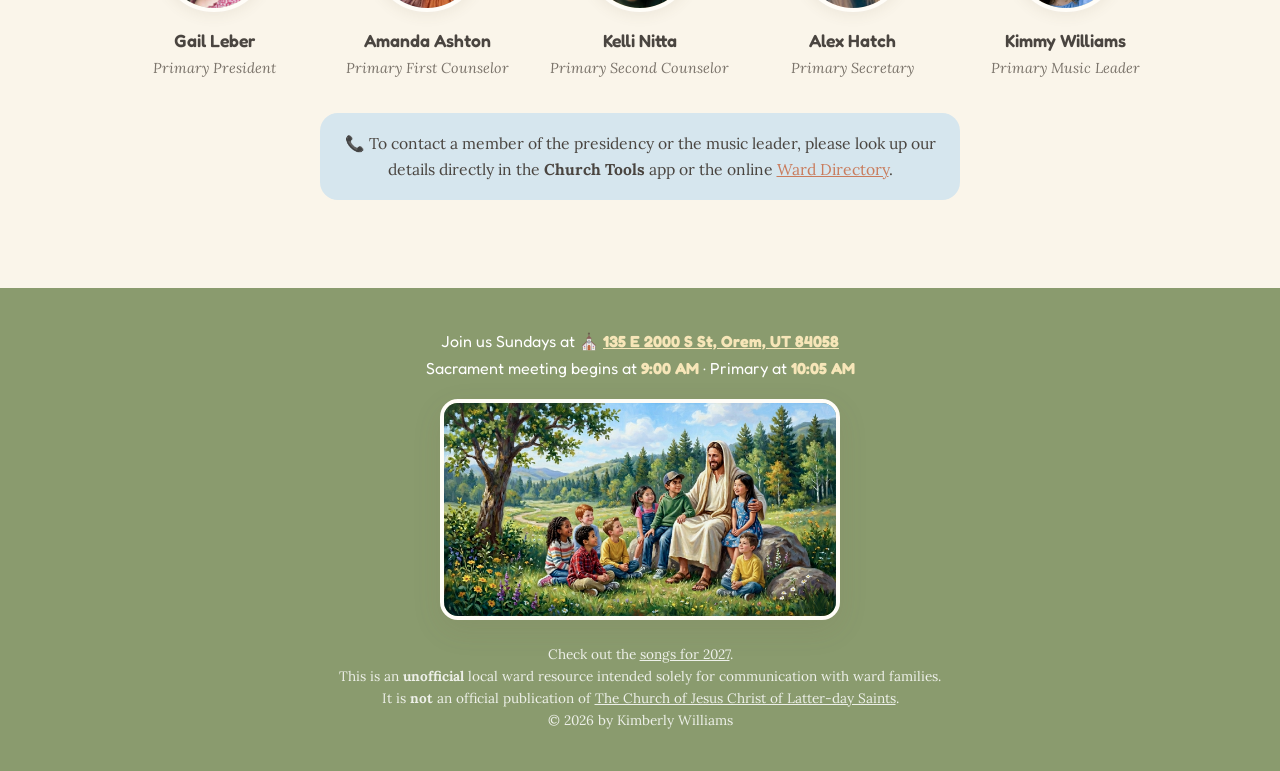
==== commit 5ee5aefd: "update date" ====
--- a/index.html
+++ b/index.html
@@ -141,29 +141,42 @@
           </div>
         </li> -->
 
-        <li class="event event--activity">
+        <li class="event event--weekday">
           <div class="event__date">
             <span class="event__month">SEP</span>
             <span class="event__day">29</span>
           </div>
           <div class="event__body">
-            <span class="event__tag event__tag--activity">Tuesday</span>
+            <span class="event__tag event__tag--weekday">Tuesday</span>
             <h3 class="event__title">Testing the website</h3>
             <p class="event__meta">🕙 2:00 AM &middot; 📍 Today</p>
-            <p class="event__desc">Testing a new feature on the website. Send Kimmy a text if you see this! Part 1 of 2.</p>
-          </div>
-        </li>
-
-        <li class="event event--activity">
+            <p class="event__desc">Testing a new feature on the website. Send Kimmy a text if you see this! Part 1 of 3.</p>
+          </div>
+        </li>
+
+        <li class="event event--weekday">
           <div class="event__date">
             <span class="event__month">SEP</span>
             <span class="event__day">30</span>
           </div>
           <div class="event__body">
-            <span class="event__tag event__tag--activity">Wednesday</span>
+            <span class="event__tag event__tag--weekday">Wednesday</span>
             <h3 class="event__title">Testing the website</h3>
-            <p class="event__meta">🕙 2:00 AM &middot; 📍 Tomorrow</p>
-            <p class="event__desc">Testing a new feature on the website. Send Kimmy a text if you see this! Part 2 of 2.</p>
+            <p class="event__meta">🕙 2:00 AM &middot; 📍 Tonight</p>
+            <p class="event__desc">Testing a new feature on the website. Send Kimmy a text if you see this! Part 2 of 3.</p>
+          </div>
+        </li>
+
+        <li class="event event--weekday">
+          <div class="event__date">
+            <span class="event__month">OCT</span>
+            <span class="event__day">1</span>
+          </div>
+          <div class="event__body">
+            <span class="event__tag event__tag--weekday">Thursday</span>
+            <h3 class="event__title">Testing the Website 3</h3>
+            <p class="event__meta">🕙 2 AM &middot; 📍 Tomorrow night</p>
+            <p class="event__desc">Testing a new feature on the website. Send Kimmy a text if you see this! Part 3 of 3.</p>
           </div>
         </li>
 
@@ -193,6 +206,19 @@
           </div>
         </li>
 
+        <li class="event event--weekday">
+          <div class="event__date">
+            <span class="event__month">NOV</span>
+            <span class="event__day">7</span>
+          </div>
+          <div class="event__body">
+            <span class="event__tag event__tag--weekday">Saturday</span>
+            <h3 class="event__title">Walking in Bethlehem</h3>
+            <p class="event__meta">🕙 10am-11:30am &middot; 📍 Church Building</p>
+            <p class="event__desc">Christmas activity with rotations including fun christmas songs.</p>
+          </div>
+        </li>
+
         <li class="event event--special">
           <div class="event__date">
             <span class="event__month">NOV</span>
@@ -203,19 +229,6 @@
             <h3 class="event__title">Stake Conference</h3>
             <p class="event__meta">🕙 10:00 AM &middot; 📍 Stake Center or our Chapel</p>
             <p class="event__desc">No primary, but we can listen to people all over the stake.</p>
-          </div>
-        </li>
-
-        <li class="event event--weekday">
-          <div class="event__date">
-            <span class="event__month">NOV</span>
-            <span class="event__day">TBD</span>
-          </div>
-          <div class="event__body">
-            <span class="event__tag event__tag--weekday">Saturday</span>
-            <h3 class="event__title">Walking in Bethlehem</h3>
-            <p class="event__meta">🕙 10am-11:30am &middot; 📍 Church Building</p>
-            <p class="event__desc">Christmas activity with rotations including fun christmas songs.</p>
           </div>
         </li>
 
